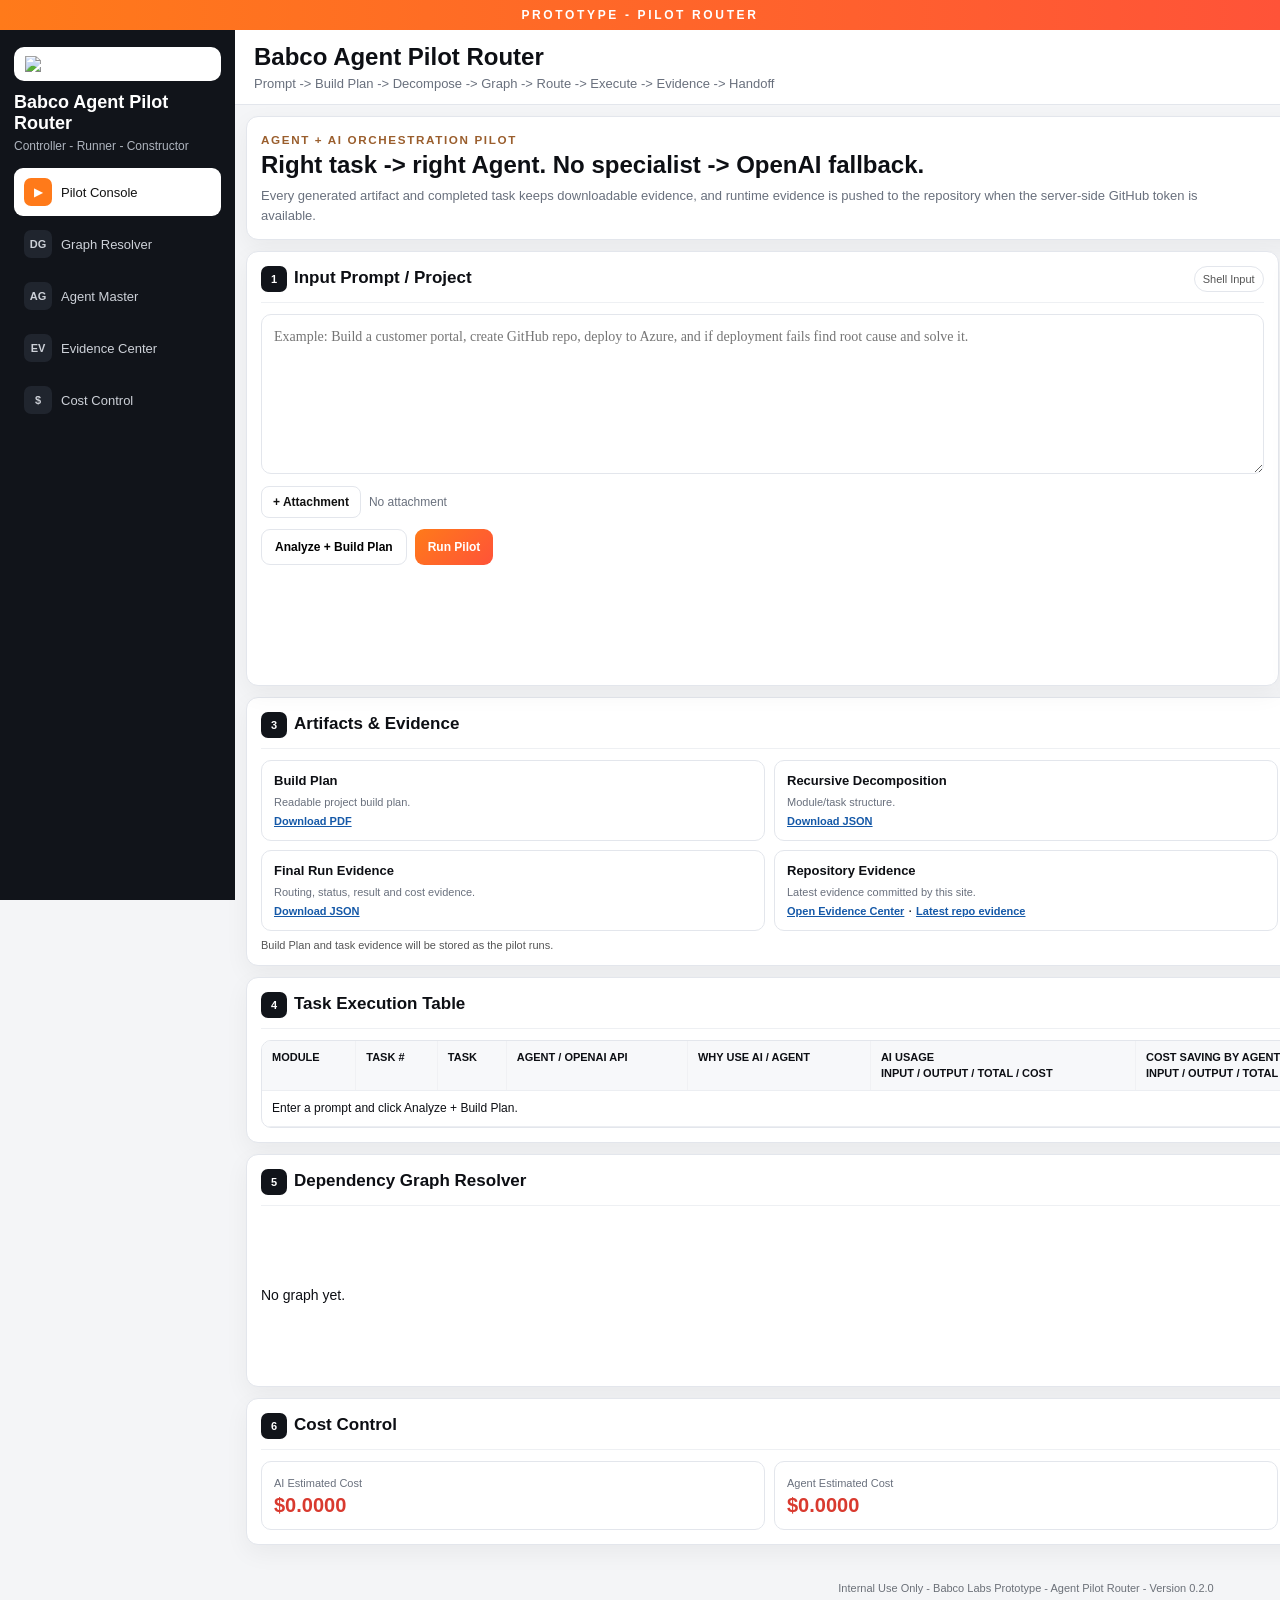
==== index.html @ eaf5357f "Upgrade Agent Pilot Router evidence, fonts and Agent Master" ====
<!doctype html><html><head><meta charset="utf-8"><meta name="viewport" content="width=device-width,initial-scale=1"><title>Babco Agent Pilot Router - Prototype</title><link rel="stylesheet" href="/site.css"></head><body>
<div class="r">PROTOTYPE - PILOT ROUTER</div><div class="shell"><aside><div class="logo"><img src="https://app-babco-repofeature-rnd-260901.azurewebsites.net/assets/babco-labs-logo.svg" alt="Babco Labs"></div><div class="brand">Babco Agent Pilot Router</div><div class="sub">Controller - Runner - Constructor</div><div class="nav"><a class="on" href="/"><b>▶</b>Pilot Console</a><a href="#graph"><b>DG</b>Graph Resolver</a><a href="/agent-master.html"><b>AG</b>Agent Master</a><a href="/evidence.html"><b>EV</b>Evidence Center</a><a href="#cost"><b>$</b>Cost Control</a></div></aside>
<main><div class="head"><div><h1>Babco Agent Pilot Router</h1><p>Prompt -> Build Plan -> Decompose -> Graph -> Route -> Execute -> Evidence -> Handoff</p></div><div class="headActions"><a class="liveLink" href="https://app-babco-agent-pilot-router-rnd-260921.azurewebsites.net/" target="_blank">LIVE SITE</a><span class="pill">● Router Ready</span></div></div>
<div class="page"><section class="card hero"><div><small style="font-weight:900;color:#9a5e2d;letter-spacing:.14em">AGENT + AI ORCHESTRATION PILOT</small><h2>Right task -> right Agent. No specialist -> OpenAI fallback.</h2><p>Every generated artifact and completed task keeps downloadable evidence, and runtime evidence is pushed to the repository when the server-side GitHub token is available.</p></div><div class="stats"><div><strong id="sa">2</strong><span>Agents</span></div><div><strong id="st">0</strong><span>Tasks</span></div><div><strong id="sd">0</strong><span>Done</span></div></div></section>
<section class="grid"><div class="card"><div class="sec"><h3><span class="step">1</span>Input Prompt / Project</h3><span class="mini">Shell Input</span></div><textarea id="p" placeholder="Example: Build a customer portal, create GitHub repo, deploy to Azure, and if deployment fails find root cause and solve it."></textarea><div class="file"><label>+ Attachment<input id="f" type="file" multiple></label><span id="fs">No attachment</span></div><div class="actions"><button class="btn secondary" id="an">Analyze + Build Plan</button><button class="btn primary" id="run">Run Pilot</button></div></div>
<div class="card"><div class="sec"><h3><span class="step">2</span>Background Process</h3><span class="mini" id="pb">Idle</span></div><div id="proc" class="proc"></div><div class="rule"><b>Routing rule:</b> registered Agent capability match first. Otherwise OpenAI API. Ready independent tasks can start in parallel.</div></div></section>
<section class="card wide"><div class="sec"><h3><span class="step">3</span>Artifacts & Evidence</h3><span class="mini" id="evStatus">Nothing generated yet</span></div><div class="artifacts">
<div class="artifact"><strong>Build Plan</strong><span>Readable project build plan.</span><br><a href="#" id="bpPdf">Download PDF</a></div>
<div class="artifact"><strong>Recursive Decomposition</strong><span>Module/task structure.</span><br><a href="#" id="decJson">Download JSON</a></div>
<div class="artifact"><strong>Dependency Graph</strong><span>Sequence and parallel lanes.</span><br><a href="#" id="graphJson">Download JSON</a></div>
<div class="artifact"><strong>Final Run Evidence</strong><span>Routing, status, result and cost evidence.</span><br><a href="#" id="runJson">Download JSON</a></div>
<div class="artifact"><strong>Repository Evidence</strong><span>Latest evidence committed by this site.</span><br><a href="/evidence.html">Open Evidence Center</a> · <a href="#" id="repoEv" target="_blank">Latest repo evidence</a></div>
<div class="artifact"><strong>Final Live URL</strong><span>Verified Azure App Service.</span><br><a href="https://app-babco-agent-pilot-router-rnd-260921.azurewebsites.net/" target="_blank">Open Live Site</a></div>
</div><div class="evidenceMsg" id="evMsg">Build Plan and task evidence will be stored as the pilot runs.</div></section>
<section class="card wide"><div class="sec"><h3><span class="step">4</span>Task Execution Table</h3><span class="mini" id="ts">0 tasks</span></div><div class="wrap"><table><thead><tr><th>Module</th><th>Task #</th><th>Task</th><th>Agent / OpenAI API</th><th>Why Use AI / Agent</th><th>AI Usage<br>Input / Output / Total / Cost</th><th>Cost Saving By Agent<br>Input / Output / Total / Saving</th><th>Status</th><th>Task Result / Evidence / Handoff</th></tr></thead><tbody id="tb"><tr><td colspan="9">Enter a prompt and click Analyze + Build Plan.</td></tr></tbody></table></div></section>
<section class="card wide" id="graph"><div class="sec"><h3><span class="step">5</span>Dependency Graph Resolver</h3><span class="mini">Auto sequence</span></div><div id="gc" class="graph">No graph yet.</div></section>
<section class="card wide" id="cost"><div class="sec"><h3><span class="step">6</span>Cost Control</h3><span class="mini">Estimated Pilot Metrics</span></div><div class="costs"><div><span>AI Estimated Cost</span><strong id="aic">$0.0000</strong></div><div><span>Agent Estimated Cost</span><strong id="agc">$0.0000</strong></div><div><span>Estimated Saving</span><strong id="sav">$0.0000</strong></div></div></section></div>
<footer>Internal Use Only - Babco Labs Prototype - Agent Pilot Router - Version 0.2.0</footer></main></div>
<script src="/shared.js"></script><script>
var T=[],promptText='',Q=function(s){return document.querySelector(s)},M=function(n){return '$'+n.toFixed(4)};
var P=[['Project Analysis','Understand prompt + attachment'],['Build Plan','Identify modules + deliverables'],['Recursive Decomposition','Split to executable tasks'],['Graph Resolver','Dependencies + parallel lanes'],['Agent Router','Agent or OpenAI'],['Task Runner','Start ready tasks'],['Evidence Capture','Store result + handoff']];
function proc(a,d){a=a==null?-1:a;d=d==null?-1:d;Q('#proc').innerHTML=P.map(function(x,i){return '<div class="pi '+(i<=d?'done':i===a?'run':'')+'"><span class="dot"></span><div><strong>'+x[0]+'</strong><small>'+x[1]+'</small></div><em>'+(i<=d?'Done':i===a?'Running':'Waiting')+'</em></div>'}).join('')}
function route(t){var s=(t.t+' '+t.d).toLowerCase(),best=null,sc=0;getAgents().forEach(function(a){var q=0;(a.c||[]).forEach(function(c){var cc=String(c).toLowerCase();if(s.indexOf(cc)>=0)q+=3;cc.split(' ').forEach(function(w){if(w.length>3&&s.indexOf(w)>=0)q++})});if(q>sc){best=a;sc=q}});return best&&sc>=2?{k:'Agent',n:best.n,m:best.m||'agent-runtime',w:'Registered capability match.',e:best.e||'Pending connector'}:{k:'OpenAI API',n:'OpenAI',m:'gpt-5.6-sol',w:'No registered specialist Agent covers this task.'}}
function build(p){var x=[['Discovery','1.1','Analyze project prompt and attachments','Extract goals, constraints and deliverables.',[]],['Planning','2.1','Create build plan','Create modules, milestones and acceptance criteria.',['1.1']],['Architecture','3.1','Recursively decompose modules into executable tasks','Split plan into small independent tasks.',['2.1']],['Architecture','3.2','Resolve dependency graph and parallel lanes','Find interdependencies and safe concurrency.',['2.1']],['Implementation','4.1','Prepare application implementation tasks','Create coding and integration work packages.',['3.1','3.2']],['Delivery','4.2','Prepare GitHub repository workflow','Repository, branch, commit and handoff.',['3.1','3.2']],['Delivery','4.3','Prepare Azure deployment workflow','App Service deployment and verification.',['4.2']],['Quality','5.1','Verify outputs and capture evidence','Confirm deliverables and downstream evidence.',['4.1','4.3']]];
 var z=p.toLowerCase();if(/error|fail|issue|root cause|broken|stuck/.test(z))x.splice(7,0,['Reliability','4.4','Find root cause of failure','Analyze evidence and determine why failure occurred.',['4.3']]);if(/fix|solve|resolve|repair|remediat|failure/.test(z))x.splice(x.length-1,0,['Reliability','4.5','Solve failure and prevent recurrence','Apply verified correction and prevention.',['4.4']]);
 return x.map(function(r,i){var ro=route({t:r[2],d:r[3]}),ai=ro.k==='OpenAI API',inp=ai?900+i*83:0,out=ai?450+i*47:0,tot=inp+out;return{mo:r[0],id:r[1],t:r[2],d:r[3],dep:r[4],ro:ro,s:'Queued',res:'Waiting for dependencies.',inp:inp,out:out,tot:tot,c:ai?tot*.000006:0,sv:ai?0:(1100+i*77)*.000006,ev:''}})}
function render(){Q('#tb').innerHTML=T.map(function(x){return '<tr><td><b>'+x.mo+'</b></td><td>'+x.id+'</td><td><b>'+x.t+'</b><br><small>'+x.d+'</small></td><td><span class="tag '+(x.ro.k==='Agent'?'agent':'ai')+'">'+x.ro.k+'</span><br><b>'+x.ro.n+'</b><br><small>'+x.ro.m+'</small></td><td>'+x.ro.w+'</td><td>In '+x.inp+'<br>Out '+x.out+'<br>Total '+x.tot+'<br><span class="red">'+M(x.c)+'</span></td><td>'+(x.ro.k==='Agent'?'Agent runtime<br>Reusable capability<br>Specialist path<br><span class="green">'+M(x.sv)+'</span>':'-')+'</td><td><span class="st '+x.s.toLowerCase()+'">'+x.s+'</span></td><td>'+x.res+(x.ev?'<br><a href="'+x.ev+'" target="_blank">Repo evidence</a>':'')+'</td></tr>'}).join('');
 var d=T.filter(function(x){return x.s==='Done'}).length;Q('#st').textContent=T.length;Q('#sd').textContent=d;Q('#sa').textContent=getAgents().length;Q('#ts').textContent=T.length+' tasks - '+d+' done';Q('#aic').textContent=M(T.reduce(function(a,b){return a+b.c},0));Q('#agc').textContent=M(T.filter(function(x){return x.ro.k==='Agent'}).length*.0004);Q('#sav').textContent=M(T.reduce(function(a,b){return a+b.sv},0))}
function graphLevels(){var done={},rem=T.slice(),lv=[];while(rem.length){var r=rem.filter(function(x){return x.dep.every(function(d){return done[d]})});if(!r.length){lv.push(rem);break}lv.push(r);r.forEach(function(x){done[x.id]=true});rem=rem.filter(function(x){return r.indexOf(x)<0})}return lv}
function graph(){if(!T.length){Q('#gc').textContent='No graph yet.';return}var lv=graphLevels();Q('#gc').innerHTML=lv.map(function(g,i){return(i?'<span class="arrow">-></span>':'')+'<div style="display:flex;gap:7px">'+g.map(function(x){return '<div class="node"><strong>'+x.id+' - '+x.t+'</strong><small>'+x.mo+'</small><br><span class="tag '+(x.ro.k==='Agent'?'agent':'ai')+'">'+(x.ro.k==='Agent'?'Agent':'OpenAI')+'</span></div>'}).join('')+'</div>'}).join('')}
function buildPlanObj(){return{projectPrompt:promptText,generatedAt:new Date().toISOString(),liveUrl:BABCO_LIVE,modules:T.map(function(x){return{module:x.mo,taskNumber:x.id,task:x.t,description:x.d,dependsOn:x.dep,route:x.ro}})}}
async function analyze(){promptText=Q('#p').value.trim();if(!promptText)return Q('#p').focus();Q('#pb').textContent='Planning';Q('#evStatus').textContent='Generating evidence';proc(0,-1);T=build(promptText);setTimeout(async function(){proc(3,2);render();graph();Q('#pb').textContent='Plan Ready';var ev=await saveRepoEvidence('build-plan','project-build-plan',buildPlanObj());if(ev.ok){Q('#repoEv').href=ev.url;Q('#repoEv').textContent='Open latest repo evidence';Q('#evMsg').textContent='Build Plan evidence saved to repo: '+ev.path;Q('#evStatus').textContent='Repo evidence saved'}else{Q('#evMsg').textContent='Build Plan created. Repo save pending: '+ev.error;Q('#evStatus').textContent='Download available'}},250)}
async function saveTask(x){var e=await saveRepoEvidence('task',x.id+'-'+x.t,{prompt:promptText,task:x,liveUrl:BABCO_LIVE,savedAt:new Date().toISOString()});if(e.ok)x.ev=e.url;return e}
async function run(){if(!T.length){await analyze();await new Promise(function(r){setTimeout(r,450)})}if(!T.length)return;Q('#pb').textContent='Running';proc(5,4);var done={};while(Object.keys(done).length<T.length){var r=T.filter(function(x){return x.s==='Queued'&&x.dep.every(function(d){return done[d]})});if(!r.length)break;r.forEach(function(x){x.s='Running';x.res=x.ro.k==='Agent'?'Routed to '+x.ro.n+'. Connector: '+x.ro.e:'Routed to OpenAI '+x.ro.m+'. API execution adapter is the fallback path.'});render();await new Promise(function(z){setTimeout(z,250)});for(var i=0;i<r.length;i++){var x=r[i];x.s='Done';x.res='Result envelope preserved for downstream tasks.';done[x.id]=true;await saveTask(x);render()}}proc(-1,6);Q('#pb').textContent='Completed';var final={prompt:promptText,completedAt:new Date().toISOString(),liveUrl:BABCO_LIVE,tasks:T,graph:graphLevels().map(function(g){return g.map(function(x){return x.id})})};var e=await saveRepoEvidence('final-run','pilot-run',final);if(e.ok){Q('#repoEv').href=e.url;Q('#evMsg').textContent='Final run evidence saved to repo: '+e.path;Q('#evStatus').textContent='Final evidence saved'}}
Q('#bpPdf').onclick=function(e){e.preventDefault();if(!T.length)return;var lines=['Prompt: '+promptText,'','Build Plan:'];T.forEach(function(x){lines.push(x.id+' | '+x.mo+' | '+x.t+' | '+x.ro.k+' - '+x.ro.n)});downloadSimplePdf('babco-agent-router-build-plan.pdf','Babco Agent Pilot Router - Build Plan',lines)}
Q('#decJson').onclick=function(e){e.preventDefault();if(T.length)downloadJson('recursive-decomposition.json',buildPlanObj())}
Q('#graphJson').onclick=function(e){e.preventDefault();if(T.length)downloadJson('dependency-graph.json',{prompt:promptText,levels:graphLevels().map(function(g){return g.map(function(x){return{id:x.id,task:x.t,dependsOn:x.dep}})})})}
Q('#runJson').onclick=function(e){e.preventDefault();if(T.length)downloadJson('pilot-run-evidence.json',{prompt:promptText,liveUrl:BABCO_LIVE,tasks:T})}
Q('#f').onchange=function(e){Q('#fs').textContent=[].slice.call(e.target.files).map(function(f){return f.name}).join(', ')||'No attachment'};Q('#an').onclick=analyze;Q('#run').onclick=run;proc();Q('#sa').textContent=getAgents().length;
</script></body></html>
---- site.css ----
:root{--o:#ff7a1a;--c:#ff5338;--d:#11141a;--l:#e3e6ec;--m:#69707d;--g:#35a854;--bg:#f4f5f7}
*{box-sizing:border-box}html{font-size:16px}body{margin:0;font-family:Segoe UI,Arial,sans-serif;background:var(--bg);color:#0d0f14;font-size:14px}
a{color:#1559a8}.r{height:30px;background:linear-gradient(90deg,var(--o),var(--c));color:white;display:grid;place-items:center;font-weight:900;font-size:12px;letter-spacing:.22em}
.shell{display:grid;grid-template-columns:235px 1fr;min-height:calc(100vh - 30px)}aside{background:var(--d);color:#fff;padding:17px 14px;position:sticky;top:0;height:calc(100vh - 30px)}
.logo{background:#fff;border-radius:10px;padding:9px 11px;margin-bottom:11px}.logo img{width:138px;max-width:100%}.brand{font-weight:800;font-size:18px}.sub{font-size:12px;color:#aeb4be;margin:5px 0 15px}
.nav a{display:flex;gap:9px;align-items:center;color:#cdd1d8;text-decoration:none;padding:10px;border-radius:9px;margin:4px 0;font-size:13px}.nav a:hover,.nav a.on{background:#fff;color:#111}
.nav b{width:28px;height:28px;display:grid;place-items:center;border-radius:7px;background:#20252e;font-size:11px}.nav a:hover b,.nav a.on b{background:var(--o);color:white}
.head{background:white;border-bottom:1px solid var(--l);padding:13px 19px;display:flex;justify-content:space-between;gap:12px;align-items:center;position:sticky;top:0;z-index:5}
.head h1{margin:0;font-size:24px}.head p{margin:5px 0 0;color:var(--m);font-size:13px}.headActions{display:flex;align-items:center;gap:8px;flex-wrap:wrap;justify-content:flex-end}
.pill,.liveLink{border:1px solid #d9e7dc;background:#f4fbf5;color:#285f36;border-radius:999px;padding:8px 11px;font-size:11px;font-weight:800;text-decoration:none}.liveLink{background:#fff7f0;border-color:#ffd2b1;color:#9b4c16}
.page{width:min(1760px,calc(100% - 22px));margin:auto;padding:11px 0 22px}.card{background:#fff;border:1px solid var(--l);border-radius:12px;box-shadow:0 8px 24px rgba(0,0,0,.05);padding:14px}
.hero{display:flex;justify-content:space-between;gap:15px;align-items:center}.hero h2{margin:4px 0 7px;font-size:24px}.hero p{margin:0;color:var(--m);font-size:13px;line-height:1.5;max-width:980px}
.stats{display:grid;grid-template-columns:repeat(3,82px);gap:7px}.stats div{border:1px solid var(--l);border-radius:9px;text-align:center;padding:9px;background:#fafbfc}.stats strong{display:block;font-size:21px}.stats span{font-size:11px;color:var(--m)}
.grid{display:grid;grid-template-columns:1.4fr .7fr;gap:11px;margin-top:11px}.sec{display:flex;align-items:center;justify-content:space-between;border-bottom:1px solid #eef0f3;padding-bottom:10px;margin-bottom:11px}.sec h3{margin:0;font-size:17px}
.step{display:inline-grid;place-items:center;width:26px;height:26px;border-radius:7px;background:#11141a;color:white;font-size:11px;margin-right:7px}.mini{font-size:11px;color:#555;border:1px solid var(--l);border-radius:999px;padding:6px 8px}
textarea{width:100%;min-height:160px;border:1px solid var(--l);border-radius:10px;padding:11px 12px;font:14px/1.5 Segoe UI;resize:vertical}
.file{display:flex;gap:8px;align-items:center;margin-top:9px;font-size:12px;color:var(--m)}.file label{border:1px solid var(--l);border-radius:8px;padding:8px 11px;color:#111;font-weight:700;cursor:pointer}.file input{display:none}
.actions{display:flex;gap:8px;margin-top:11px;flex-wrap:wrap}.btn{border:0;border-radius:9px;padding:10px 13px;font-weight:800;font-size:12px;cursor:pointer}.primary{background:linear-gradient(135deg,var(--o),var(--c));color:#fff}.secondary{background:#fff;border:1px solid var(--l)}
.proc{display:grid;gap:7px}.pi{display:grid;grid-template-columns:14px 1fr auto;gap:8px;align-items:center;border:1px solid var(--l);border-radius:9px;padding:9px 10px;background:#fbfcfd}.dot{width:9px;height:9px;border-radius:50%;background:#c8cdd5}.pi.run .dot{background:#e2a400;box-shadow:0 0 0 4px rgba(226,164,0,.12)}.pi.done .dot{background:var(--g);box-shadow:0 0 0 4px rgba(53,168,84,.12)}
.pi strong{font-size:12px}.pi small,.pi em{font-size:10px;color:var(--m);font-style:normal}.rule{margin-top:10px;border-left:4px solid var(--o);background:#fff7f0;padding:10px;border-radius:8px;font-size:11px;line-height:1.5;color:#6d5039}
.wide{margin-top:11px}.wrap{overflow:auto;border:1px solid var(--l);border-radius:10px}table{border-collapse:collapse;width:100%;min-width:1550px}th,td{padding:9px 10px;border-bottom:1px solid #eceef2;border-right:1px solid #f0f1f4;text-align:left;vertical-align:top;font-size:12px;line-height:1.42}th{background:#f7f8fa;font-size:11px;text-transform:uppercase}
.tag{display:inline-block;border-radius:999px;padding:4px 7px;font-size:10px;font-weight:900}.agent{background:#f2f8ff;color:#1c5db4;border:1px solid #d8e9ff}.ai{background:#fff2eb;color:#b64d13;border:1px solid #ffd8c3}
.st{display:inline-block;border-radius:999px;padding:4px 7px;font-size:10px;font-weight:900}.queued{background:#f0f1f3}.running{background:#fff5d8;color:#8a6500}.done{background:#eaf8ee;color:#23753a}.red{color:#c92e27;font-weight:900}.green{color:#21833d;font-weight:900}
.graph{display:flex;gap:9px;align-items:center;overflow:auto;min-height:155px}.node{min-width:175px;border:1px solid var(--l);border-radius:10px;padding:11px}.node strong{font-size:12px}.node small{display:block;color:var(--m);font-size:10px;margin-top:3px}.arrow{font-size:22px;color:#9b7657}
.costs,.artifacts{display:grid;grid-template-columns:repeat(3,1fr);gap:9px}.costs div,.artifact{border:1px solid var(--l);border-radius:10px;padding:12px}.costs span,.artifact span{font-size:11px;color:var(--m)}.costs strong{display:block;font-size:20px;margin-top:4px}.costs div:nth-child(1) strong,.costs div:nth-child(2) strong{color:#d93a2f}.costs div:nth-child(3) strong{color:var(--g)}
.artifact strong{display:block;font-size:13px;margin-bottom:5px}.artifact a{display:inline-block;margin-top:6px;font-size:11px;font-weight:800}.evidenceMsg{font-size:11px;color:#555;margin-top:8px}
.formRow{display:grid;grid-template-columns:1fr auto;gap:8px}.agentGrid{display:grid;grid-template-columns:repeat(2,1fr);gap:10px}.agentCard{border:1px solid var(--l);border-radius:10px;padding:13px;background:#fcfcfd}.agentCard h4{font-size:15px;margin:0 0 6px}.agentCard p{font-size:12px;color:var(--m);line-height:1.5}.caps{display:flex;flex-wrap:wrap;gap:5px}.caps b{font-size:10px;padding:5px 7px;background:#f2f4f7;border-radius:999px}
input[type=text]{width:100%;border:1px solid var(--l);border-radius:9px;padding:10px 11px;font:14px Segoe UI}
footer{text-align:center;padding:15px;color:#6b7078;font-size:11px}
@media(max-width:900px){.shell{display:block}aside{position:relative;height:auto}.nav{display:flex;overflow:auto}.nav a{min-width:155px}.grid{grid-template-columns:1fr}.hero{align-items:flex-start;flex-direction:column}.stats{width:100%;grid-template-columns:repeat(3,1fr)}.costs,.artifacts,.agentGrid{grid-template-columns:1fr}.head{position:relative;align-items:flex-start;flex-direction:column}.headActions{justify-content:flex-start}}
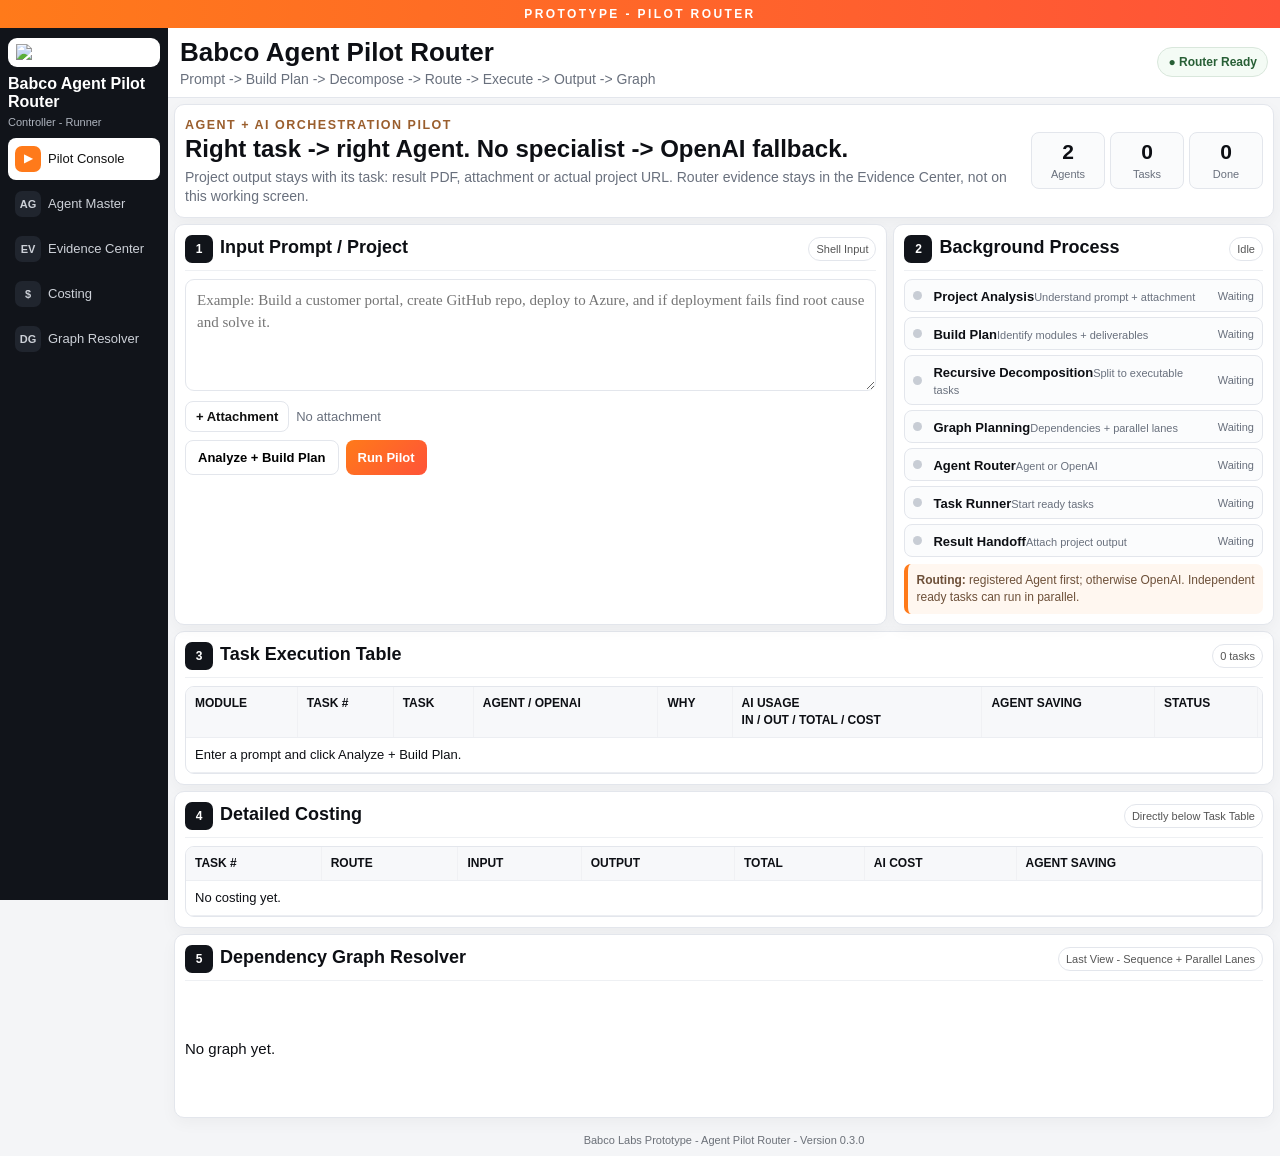
==== commit a0fa346e: "Refine Pilot Router layout, task outputs, costing and graph order" ====
--- a/index.html
+++ b/index.html
@@ -1,40 +1,37 @@
 <!doctype html><html><head><meta charset="utf-8"><meta name="viewport" content="width=device-width,initial-scale=1"><title>Babco Agent Pilot Router - Prototype</title><link rel="stylesheet" href="/site.css"></head><body>
-<div class="r">PROTOTYPE - PILOT ROUTER</div><div class="shell"><aside><div class="logo"><img src="https://app-babco-repofeature-rnd-260901.azurewebsites.net/assets/babco-labs-logo.svg" alt="Babco Labs"></div><div class="brand">Babco Agent Pilot Router</div><div class="sub">Controller - Runner - Constructor</div><div class="nav"><a class="on" href="/"><b>▶</b>Pilot Console</a><a href="#graph"><b>DG</b>Graph Resolver</a><a href="/agent-master.html"><b>AG</b>Agent Master</a><a href="/evidence.html"><b>EV</b>Evidence Center</a><a href="#cost"><b>$</b>Cost Control</a></div></aside>
-<main><div class="head"><div><h1>Babco Agent Pilot Router</h1><p>Prompt -> Build Plan -> Decompose -> Graph -> Route -> Execute -> Evidence -> Handoff</p></div><div class="headActions"><a class="liveLink" href="https://app-babco-agent-pilot-router-rnd-260921.azurewebsites.net/" target="_blank">LIVE SITE</a><span class="pill">● Router Ready</span></div></div>
-<div class="page"><section class="card hero"><div><small style="font-weight:900;color:#9a5e2d;letter-spacing:.14em">AGENT + AI ORCHESTRATION PILOT</small><h2>Right task -> right Agent. No specialist -> OpenAI fallback.</h2><p>Every generated artifact and completed task keeps downloadable evidence, and runtime evidence is pushed to the repository when the server-side GitHub token is available.</p></div><div class="stats"><div><strong id="sa">2</strong><span>Agents</span></div><div><strong id="st">0</strong><span>Tasks</span></div><div><strong id="sd">0</strong><span>Done</span></div></div></section>
+<div class="r">PROTOTYPE - PILOT ROUTER</div><div class="shell"><aside><div class="logo"><img src="https://app-babco-repofeature-rnd-260901.azurewebsites.net/assets/babco-labs-logo.svg" alt="Babco Labs"></div><div class="brand">Babco Agent Pilot Router</div><div class="sub">Controller - Runner</div><div class="nav"><a class="on" href="/"><b>▶</b>Pilot Console</a><a href="/agent-master.html"><b>AG</b>Agent Master</a><a href="/evidence.html"><b>EV</b>Evidence Center</a><a href="#cost"><b>$</b>Costing</a><a href="#graph"><b>DG</b>Graph Resolver</a></div></aside>
+<main><div class="head"><div><h1>Babco Agent Pilot Router</h1><p>Prompt -> Build Plan -> Decompose -> Route -> Execute -> Output -> Graph</p></div><div class="headActions"><span class="pill">● Router Ready</span></div></div>
+<div class="page">
+<section class="card hero"><div><small style="font-weight:900;color:#9a5e2d;letter-spacing:.12em">AGENT + AI ORCHESTRATION PILOT</small><h2>Right task -> right Agent. No specialist -> OpenAI fallback.</h2><p>Project output stays with its task: result PDF, attachment or actual project URL. Router evidence stays in the Evidence Center, not on this working screen.</p></div><div class="stats"><div><strong id="sa">2</strong><span>Agents</span></div><div><strong id="st">0</strong><span>Tasks</span></div><div><strong id="sd">0</strong><span>Done</span></div></div></section>
 <section class="grid"><div class="card"><div class="sec"><h3><span class="step">1</span>Input Prompt / Project</h3><span class="mini">Shell Input</span></div><textarea id="p" placeholder="Example: Build a customer portal, create GitHub repo, deploy to Azure, and if deployment fails find root cause and solve it."></textarea><div class="file"><label>+ Attachment<input id="f" type="file" multiple></label><span id="fs">No attachment</span></div><div class="actions"><button class="btn secondary" id="an">Analyze + Build Plan</button><button class="btn primary" id="run">Run Pilot</button></div></div>
-<div class="card"><div class="sec"><h3><span class="step">2</span>Background Process</h3><span class="mini" id="pb">Idle</span></div><div id="proc" class="proc"></div><div class="rule"><b>Routing rule:</b> registered Agent capability match first. Otherwise OpenAI API. Ready independent tasks can start in parallel.</div></div></section>
-<section class="card wide"><div class="sec"><h3><span class="step">3</span>Artifacts & Evidence</h3><span class="mini" id="evStatus">Nothing generated yet</span></div><div class="artifacts">
-<div class="artifact"><strong>Build Plan</strong><span>Readable project build plan.</span><br><a href="#" id="bpPdf">Download PDF</a></div>
-<div class="artifact"><strong>Recursive Decomposition</strong><span>Module/task structure.</span><br><a href="#" id="decJson">Download JSON</a></div>
-<div class="artifact"><strong>Dependency Graph</strong><span>Sequence and parallel lanes.</span><br><a href="#" id="graphJson">Download JSON</a></div>
-<div class="artifact"><strong>Final Run Evidence</strong><span>Routing, status, result and cost evidence.</span><br><a href="#" id="runJson">Download JSON</a></div>
-<div class="artifact"><strong>Repository Evidence</strong><span>Latest evidence committed by this site.</span><br><a href="/evidence.html">Open Evidence Center</a> · <a href="#" id="repoEv" target="_blank">Latest repo evidence</a></div>
-<div class="artifact"><strong>Final Live URL</strong><span>Verified Azure App Service.</span><br><a href="https://app-babco-agent-pilot-router-rnd-260921.azurewebsites.net/" target="_blank">Open Live Site</a></div>
-</div><div class="evidenceMsg" id="evMsg">Build Plan and task evidence will be stored as the pilot runs.</div></section>
-<section class="card wide"><div class="sec"><h3><span class="step">4</span>Task Execution Table</h3><span class="mini" id="ts">0 tasks</span></div><div class="wrap"><table><thead><tr><th>Module</th><th>Task #</th><th>Task</th><th>Agent / OpenAI API</th><th>Why Use AI / Agent</th><th>AI Usage<br>Input / Output / Total / Cost</th><th>Cost Saving By Agent<br>Input / Output / Total / Saving</th><th>Status</th><th>Task Result / Evidence / Handoff</th></tr></thead><tbody id="tb"><tr><td colspan="9">Enter a prompt and click Analyze + Build Plan.</td></tr></tbody></table></div></section>
-<section class="card wide" id="graph"><div class="sec"><h3><span class="step">5</span>Dependency Graph Resolver</h3><span class="mini">Auto sequence</span></div><div id="gc" class="graph">No graph yet.</div></section>
-<section class="card wide" id="cost"><div class="sec"><h3><span class="step">6</span>Cost Control</h3><span class="mini">Estimated Pilot Metrics</span></div><div class="costs"><div><span>AI Estimated Cost</span><strong id="aic">$0.0000</strong></div><div><span>Agent Estimated Cost</span><strong id="agc">$0.0000</strong></div><div><span>Estimated Saving</span><strong id="sav">$0.0000</strong></div></div></section></div>
-<footer>Internal Use Only - Babco Labs Prototype - Agent Pilot Router - Version 0.2.0</footer></main></div>
+<div class="card"><div class="sec"><h3><span class="step">2</span>Background Process</h3><span class="mini" id="pb">Idle</span></div><div id="proc" class="proc"></div><div class="rule"><b>Routing:</b> registered Agent first; otherwise OpenAI. Independent ready tasks can run in parallel.</div></div></section>
+
+<section class="card wide"><div class="sec"><h3><span class="step">3</span>Task Execution Table</h3><span class="mini" id="ts">0 tasks</span></div><div class="wrap"><table><thead><tr><th>Module</th><th>Task #</th><th>Task</th><th>Agent / OpenAI</th><th>Why</th><th>AI Usage<br>In / Out / Total / Cost</th><th>Agent Saving</th><th>Status</th><th>Task Result / Project Output</th></tr></thead><tbody id="tb"><tr><td colspan="9">Enter a prompt and click Analyze + Build Plan.</td></tr></tbody></table></div></section>
+
+<section class="card wide" id="cost"><div class="sec"><h3><span class="step">4</span>Detailed Costing</h3><span class="mini">Directly below Task Table</span></div><div class="costWrap"><table class="costTable"><thead><tr><th>Task #</th><th>Route</th><th>Input</th><th>Output</th><th>Total</th><th>AI Cost</th><th>Agent Saving</th></tr></thead><tbody id="costRows"><tr><td colspan="7">No costing yet.</td></tr></tbody><tfoot id="costFoot"></tfoot></table></div></section>
+
+<section class="card wide" id="graph"><div class="sec"><h3><span class="step">5</span>Dependency Graph Resolver</h3><span class="mini">Last View - Sequence + Parallel Lanes</span></div><div id="gc" class="graph">No graph yet.</div></section>
+</div><footer>Babco Labs Prototype - Agent Pilot Router - Version 0.3.0</footer></main></div>
 <script src="/shared.js"></script><script>
-var T=[],promptText='',Q=function(s){return document.querySelector(s)},M=function(n){return '$'+n.toFixed(4)};
-var P=[['Project Analysis','Understand prompt + attachment'],['Build Plan','Identify modules + deliverables'],['Recursive Decomposition','Split to executable tasks'],['Graph Resolver','Dependencies + parallel lanes'],['Agent Router','Agent or OpenAI'],['Task Runner','Start ready tasks'],['Evidence Capture','Store result + handoff']];
+var T=[],promptText='',Q=function(s){return document.querySelector(s)},M=function(n){return '$'+Number(n||0).toFixed(4)};
+var P=[['Project Analysis','Understand prompt + attachment'],['Build Plan','Identify modules + deliverables'],['Recursive Decomposition','Split to executable tasks'],['Graph Planning','Dependencies + parallel lanes'],['Agent Router','Agent or OpenAI'],['Task Runner','Start ready tasks'],['Result Handoff','Attach project output']];
 function proc(a,d){a=a==null?-1:a;d=d==null?-1:d;Q('#proc').innerHTML=P.map(function(x,i){return '<div class="pi '+(i<=d?'done':i===a?'run':'')+'"><span class="dot"></span><div><strong>'+x[0]+'</strong><small>'+x[1]+'</small></div><em>'+(i<=d?'Done':i===a?'Running':'Waiting')+'</em></div>'}).join('')}
 function route(t){var s=(t.t+' '+t.d).toLowerCase(),best=null,sc=0;getAgents().forEach(function(a){var q=0;(a.c||[]).forEach(function(c){var cc=String(c).toLowerCase();if(s.indexOf(cc)>=0)q+=3;cc.split(' ').forEach(function(w){if(w.length>3&&s.indexOf(w)>=0)q++})});if(q>sc){best=a;sc=q}});return best&&sc>=2?{k:'Agent',n:best.n,m:best.m||'agent-runtime',w:'Registered capability match.',e:best.e||'Pending connector'}:{k:'OpenAI API',n:'OpenAI',m:'gpt-5.6-sol',w:'No registered specialist Agent covers this task.'}}
 function build(p){var x=[['Discovery','1.1','Analyze project prompt and attachments','Extract goals, constraints and deliverables.',[]],['Planning','2.1','Create build plan','Create modules, milestones and acceptance criteria.',['1.1']],['Architecture','3.1','Recursively decompose modules into executable tasks','Split plan into small independent tasks.',['2.1']],['Architecture','3.2','Resolve dependency graph and parallel lanes','Find interdependencies and safe concurrency.',['2.1']],['Implementation','4.1','Prepare application implementation tasks','Create coding and integration work packages.',['3.1','3.2']],['Delivery','4.2','Prepare GitHub repository workflow','Repository, branch, commit and handoff.',['3.1','3.2']],['Delivery','4.3','Prepare Azure deployment workflow','App Service deployment and verification.',['4.2']],['Quality','5.1','Verify outputs and capture evidence','Confirm deliverables and downstream evidence.',['4.1','4.3']]];
- var z=p.toLowerCase();if(/error|fail|issue|root cause|broken|stuck/.test(z))x.splice(7,0,['Reliability','4.4','Find root cause of failure','Analyze evidence and determine why failure occurred.',['4.3']]);if(/fix|solve|resolve|repair|remediat|failure/.test(z))x.splice(x.length-1,0,['Reliability','4.5','Solve failure and prevent recurrence','Apply verified correction and prevention.',['4.4']]);
- return x.map(function(r,i){var ro=route({t:r[2],d:r[3]}),ai=ro.k==='OpenAI API',inp=ai?900+i*83:0,out=ai?450+i*47:0,tot=inp+out;return{mo:r[0],id:r[1],t:r[2],d:r[3],dep:r[4],ro:ro,s:'Queued',res:'Waiting for dependencies.',inp:inp,out:out,tot:tot,c:ai?tot*.000006:0,sv:ai?0:(1100+i*77)*.000006,ev:''}})}
-function render(){Q('#tb').innerHTML=T.map(function(x){return '<tr><td><b>'+x.mo+'</b></td><td>'+x.id+'</td><td><b>'+x.t+'</b><br><small>'+x.d+'</small></td><td><span class="tag '+(x.ro.k==='Agent'?'agent':'ai')+'">'+x.ro.k+'</span><br><b>'+x.ro.n+'</b><br><small>'+x.ro.m+'</small></td><td>'+x.ro.w+'</td><td>In '+x.inp+'<br>Out '+x.out+'<br>Total '+x.tot+'<br><span class="red">'+M(x.c)+'</span></td><td>'+(x.ro.k==='Agent'?'Agent runtime<br>Reusable capability<br>Specialist path<br><span class="green">'+M(x.sv)+'</span>':'-')+'</td><td><span class="st '+x.s.toLowerCase()+'">'+x.s+'</span></td><td>'+x.res+(x.ev?'<br><a href="'+x.ev+'" target="_blank">Repo evidence</a>':'')+'</td></tr>'}).join('');
- var d=T.filter(function(x){return x.s==='Done'}).length;Q('#st').textContent=T.length;Q('#sd').textContent=d;Q('#sa').textContent=getAgents().length;Q('#ts').textContent=T.length+' tasks - '+d+' done';Q('#aic').textContent=M(T.reduce(function(a,b){return a+b.c},0));Q('#agc').textContent=M(T.filter(function(x){return x.ro.k==='Agent'}).length*.0004);Q('#sav').textContent=M(T.reduce(function(a,b){return a+b.sv},0))}
+var z=p.toLowerCase();if(/error|fail|issue|root cause|broken|stuck/.test(z))x.splice(7,0,['Reliability','4.4','Find root cause of failure','Analyze evidence and determine why failure occurred.',['4.3']]);if(/fix|solve|resolve|repair|remediat|failure/.test(z))x.splice(x.length-1,0,['Reliability','4.5','Solve failure and prevent recurrence','Apply verified correction and prevention.',['4.4']]);
+return x.map(function(r,i){var ro=route({t:r[2],d:r[3]}),ai=ro.k==='OpenAI API',inp=ai?900+i*83:0,out=ai?450+i*47:0,tot=inp+out;return{mo:r[0],id:r[1],t:r[2],d:r[3],dep:r[4],ro:ro,s:'Queued',res:'Waiting for dependencies.',inp:inp,out:out,tot:tot,c:ai?tot*.000006:0,sv:ai?0:(1100+i*77)*.000006,ev:'',outUrl:'',attachmentType:'pdf'}})}
+function esc(s){return String(s==null?'':s).replace(/[&<>"']/g,function(c){return({'&':'&amp;','<':'&lt;','>':'&gt;','"':'&quot;',"'":'&#39;'})[c]})}
+function findUrl(text){var m=String(text||'').match(/https?:\/\/[^\s<>"']+/i);return m?m[0]:''}
+function outputHtml(x){if(x.s!=='Done')return '<span class="muted">Output pending</span>';var h='<div class="outputBox"><button type="button" data-pdf="'+esc(x.id)+'">Download Result PDF</button>';if(x.outUrl)h+='<a href="'+esc(x.outUrl)+'" target="_blank">Open Project Output URL</a>';else h+='<span class="muted">Project URL will appear here when this task returns one.</span>';if(x.ev)h+='<a href="'+esc(x.ev)+'" target="_blank">Task evidence</a>';return h+'</div>'}
+function render(){Q('#tb').innerHTML=T.map(function(x){return '<tr><td><b>'+esc(x.mo)+'</b></td><td>'+esc(x.id)+'</td><td><b>'+esc(x.t)+'</b><br><small>'+esc(x.d)+'</small></td><td><span class="tag '+(x.ro.k==='Agent'?'agent':'ai')+'">'+esc(x.ro.k)+'</span><br><b>'+esc(x.ro.n)+'</b><br><small>'+esc(x.ro.m)+'</small></td><td>'+esc(x.ro.w)+'</td><td>In '+x.inp+'<br>Out '+x.out+'<br>Total '+x.tot+'<br><span class="red">'+M(x.c)+'</span></td><td>'+(x.ro.k==='Agent'?'<span class="green">'+M(x.sv)+'</span>':'-')+'</td><td><span class="st '+x.s.toLowerCase()+'">'+esc(x.s)+'</span></td><td><b>'+esc(x.res)+'</b>'+outputHtml(x)+'</td></tr>'}).join('');
+var d=T.filter(function(x){return x.s==='Done'}).length;Q('#st').textContent=T.length;Q('#sd').textContent=d;Q('#sa').textContent=getAgents().length;Q('#ts').textContent=T.length+' tasks - '+d+' done';renderCost()}
+function renderCost(){if(!T.length){Q('#costRows').innerHTML='<tr><td colspan="7">No costing yet.</td></tr>';Q('#costFoot').innerHTML='';return}Q('#costRows').innerHTML=T.map(function(x){return '<tr><td>'+esc(x.id)+'</td><td>'+esc(x.ro.k)+' - '+esc(x.ro.n)+'</td><td>'+x.inp+'</td><td>'+x.out+'</td><td>'+x.tot+'</td><td class="red">'+M(x.c)+'</td><td class="green">'+M(x.sv)+'</td></tr>'}).join('');var ai=T.reduce(function(a,b){return a+b.c},0),sv=T.reduce(function(a,b){return a+b.sv},0),inp=T.reduce(function(a,b){return a+b.inp},0),out=T.reduce(function(a,b){return a+b.out},0);Q('#costFoot').innerHTML='<tr><td colspan="2" class="costTotal">TOTAL</td><td>'+inp+'</td><td>'+out+'</td><td>'+(inp+out)+'</td><td class="red">'+M(ai)+'</td><td class="green">'+M(sv)+'</td></tr>'}
 function graphLevels(){var done={},rem=T.slice(),lv=[];while(rem.length){var r=rem.filter(function(x){return x.dep.every(function(d){return done[d]})});if(!r.length){lv.push(rem);break}lv.push(r);r.forEach(function(x){done[x.id]=true});rem=rem.filter(function(x){return r.indexOf(x)<0})}return lv}
-function graph(){if(!T.length){Q('#gc').textContent='No graph yet.';return}var lv=graphLevels();Q('#gc').innerHTML=lv.map(function(g,i){return(i?'<span class="arrow">-></span>':'')+'<div style="display:flex;gap:7px">'+g.map(function(x){return '<div class="node"><strong>'+x.id+' - '+x.t+'</strong><small>'+x.mo+'</small><br><span class="tag '+(x.ro.k==='Agent'?'agent':'ai')+'">'+(x.ro.k==='Agent'?'Agent':'OpenAI')+'</span></div>'}).join('')+'</div>'}).join('')}
-function buildPlanObj(){return{projectPrompt:promptText,generatedAt:new Date().toISOString(),liveUrl:BABCO_LIVE,modules:T.map(function(x){return{module:x.mo,taskNumber:x.id,task:x.t,description:x.d,dependsOn:x.dep,route:x.ro}})}}
-async function analyze(){promptText=Q('#p').value.trim();if(!promptText)return Q('#p').focus();Q('#pb').textContent='Planning';Q('#evStatus').textContent='Generating evidence';proc(0,-1);T=build(promptText);setTimeout(async function(){proc(3,2);render();graph();Q('#pb').textContent='Plan Ready';var ev=await saveRepoEvidence('build-plan','project-build-plan',buildPlanObj());if(ev.ok){Q('#repoEv').href=ev.url;Q('#repoEv').textContent='Open latest repo evidence';Q('#evMsg').textContent='Build Plan evidence saved to repo: '+ev.path;Q('#evStatus').textContent='Repo evidence saved'}else{Q('#evMsg').textContent='Build Plan created. Repo save pending: '+ev.error;Q('#evStatus').textContent='Download available'}},250)}
-async function saveTask(x){var e=await saveRepoEvidence('task',x.id+'-'+x.t,{prompt:promptText,task:x,liveUrl:BABCO_LIVE,savedAt:new Date().toISOString()});if(e.ok)x.ev=e.url;return e}
-async function run(){if(!T.length){await analyze();await new Promise(function(r){setTimeout(r,450)})}if(!T.length)return;Q('#pb').textContent='Running';proc(5,4);var done={};while(Object.keys(done).length<T.length){var r=T.filter(function(x){return x.s==='Queued'&&x.dep.every(function(d){return done[d]})});if(!r.length)break;r.forEach(function(x){x.s='Running';x.res=x.ro.k==='Agent'?'Routed to '+x.ro.n+'. Connector: '+x.ro.e:'Routed to OpenAI '+x.ro.m+'. API execution adapter is the fallback path.'});render();await new Promise(function(z){setTimeout(z,250)});for(var i=0;i<r.length;i++){var x=r[i];x.s='Done';x.res='Result envelope preserved for downstream tasks.';done[x.id]=true;await saveTask(x);render()}}proc(-1,6);Q('#pb').textContent='Completed';var final={prompt:promptText,completedAt:new Date().toISOString(),liveUrl:BABCO_LIVE,tasks:T,graph:graphLevels().map(function(g){return g.map(function(x){return x.id})})};var e=await saveRepoEvidence('final-run','pilot-run',final);if(e.ok){Q('#repoEv').href=e.url;Q('#evMsg').textContent='Final run evidence saved to repo: '+e.path;Q('#evStatus').textContent='Final evidence saved'}}
-Q('#bpPdf').onclick=function(e){e.preventDefault();if(!T.length)return;var lines=['Prompt: '+promptText,'','Build Plan:'];T.forEach(function(x){lines.push(x.id+' | '+x.mo+' | '+x.t+' | '+x.ro.k+' - '+x.ro.n)});downloadSimplePdf('babco-agent-router-build-plan.pdf','Babco Agent Pilot Router - Build Plan',lines)}
-Q('#decJson').onclick=function(e){e.preventDefault();if(T.length)downloadJson('recursive-decomposition.json',buildPlanObj())}
-Q('#graphJson').onclick=function(e){e.preventDefault();if(T.length)downloadJson('dependency-graph.json',{prompt:promptText,levels:graphLevels().map(function(g){return g.map(function(x){return{id:x.id,task:x.t,dependsOn:x.dep}})})})}
-Q('#runJson').onclick=function(e){e.preventDefault();if(T.length)downloadJson('pilot-run-evidence.json',{prompt:promptText,liveUrl:BABCO_LIVE,tasks:T})}
+function graph(){if(!T.length){Q('#gc').textContent='No graph yet.';return}var lv=graphLevels();Q('#gc').innerHTML=lv.map(function(g,i){return(i?'<span class="arrow">-></span>':'')+'<div style="display:flex;gap:6px">'+g.map(function(x){return '<div class="node"><strong>'+esc(x.id)+' - '+esc(x.t)+'</strong><small>'+esc(x.mo)+'</small><br><span class="tag '+(x.ro.k==='Agent'?'agent':'ai')+'">'+(x.ro.k==='Agent'?'Agent':'OpenAI')+'</span></div>'}).join('')+'</div>'}).join('')}
+function buildPlanObj(){return{projectPrompt:promptText,generatedAt:new Date().toISOString(),modules:T.map(function(x){return{module:x.mo,taskNumber:x.id,task:x.t,description:x.d,dependsOn:x.dep,route:x.ro}})}}
+async function analyze(){promptText=Q('#p').value.trim();if(!promptText)return Q('#p').focus();Q('#pb').textContent='Planning';proc(0,-1);T=build(promptText);setTimeout(async function(){proc(3,2);render();graph();Q('#pb').textContent='Plan Ready';await saveRepoEvidence('build-plan','project-build-plan',buildPlanObj())},180)}
+async function saveTask(x){var e=await saveRepoEvidence('task',x.id+'-'+x.t,{prompt:promptText,task:x,savedAt:new Date().toISOString()});if(e.ok)x.ev=e.url;return e}
+async function run(){if(!T.length){await analyze();await new Promise(function(r){setTimeout(r,300)})}if(!T.length)return;Q('#pb').textContent='Running';proc(5,4);var done={};while(Object.keys(done).length<T.length){var ready=T.filter(function(x){return x.s==='Queued'&&x.dep.every(function(d){return done[d]})});if(!ready.length)break;ready.forEach(function(x){x.s='Running';x.res=x.ro.k==='Agent'?'Running with '+x.ro.n:'Running with OpenAI '+x.ro.m});render();await new Promise(function(z){setTimeout(z,180)});for(var i=0;i<ready.length;i++){var x=ready[i];x.s='Done';x.res='Task completed. Output is attached below.';x.outUrl=findUrl(x.res);done[x.id]=true;await saveTask(x);render()}}proc(-1,6);Q('#pb').textContent='Completed';await saveRepoEvidence('final-run','pilot-run',{prompt:promptText,completedAt:new Date().toISOString(),tasks:T,graph:graphLevels().map(function(g){return g.map(function(x){return x.id})})})}
+Q('#tb').onclick=function(e){var id=e.target&&e.target.getAttribute('data-pdf');if(!id)return;var x=T.filter(function(t){return t.id===id})[0];if(!x)return;downloadSimplePdf('task-'+slug(x.id)+'-'+slug(x.t)+'.pdf','Project Task Output - '+x.id,[x.t,'Module: '+x.mo,'Route: '+x.ro.k+' - '+x.ro.n,'Status: '+x.s,'','Result:',x.res,x.outUrl?'Project URL: '+x.outUrl:'Project URL: not returned by this task'])}
 Q('#f').onchange=function(e){Q('#fs').textContent=[].slice.call(e.target.files).map(function(f){return f.name}).join(', ')||'No attachment'};Q('#an').onclick=analyze;Q('#run').onclick=run;proc();Q('#sa').textContent=getAgents().length;
 </script></body></html>
--- a/site.css
+++ b/site.css
@@ -1,31 +1,37 @@
 
 :root{--o:#ff7a1a;--c:#ff5338;--d:#11141a;--l:#e3e6ec;--m:#69707d;--g:#35a854;--bg:#f4f5f7}
-*{box-sizing:border-box}html{font-size:16px}body{margin:0;font-family:Segoe UI,Arial,sans-serif;background:var(--bg);color:#0d0f14;font-size:14px}
-a{color:#1559a8}.r{height:30px;background:linear-gradient(90deg,var(--o),var(--c));color:white;display:grid;place-items:center;font-weight:900;font-size:12px;letter-spacing:.22em}
-.shell{display:grid;grid-template-columns:235px 1fr;min-height:calc(100vh - 30px)}aside{background:var(--d);color:#fff;padding:17px 14px;position:sticky;top:0;height:calc(100vh - 30px)}
-.logo{background:#fff;border-radius:10px;padding:9px 11px;margin-bottom:11px}.logo img{width:138px;max-width:100%}.brand{font-weight:800;font-size:18px}.sub{font-size:12px;color:#aeb4be;margin:5px 0 15px}
-.nav a{display:flex;gap:9px;align-items:center;color:#cdd1d8;text-decoration:none;padding:10px;border-radius:9px;margin:4px 0;font-size:13px}.nav a:hover,.nav a.on{background:#fff;color:#111}
-.nav b{width:28px;height:28px;display:grid;place-items:center;border-radius:7px;background:#20252e;font-size:11px}.nav a:hover b,.nav a.on b{background:var(--o);color:white}
-.head{background:white;border-bottom:1px solid var(--l);padding:13px 19px;display:flex;justify-content:space-between;gap:12px;align-items:center;position:sticky;top:0;z-index:5}
-.head h1{margin:0;font-size:24px}.head p{margin:5px 0 0;color:var(--m);font-size:13px}.headActions{display:flex;align-items:center;gap:8px;flex-wrap:wrap;justify-content:flex-end}
-.pill,.liveLink{border:1px solid #d9e7dc;background:#f4fbf5;color:#285f36;border-radius:999px;padding:8px 11px;font-size:11px;font-weight:800;text-decoration:none}.liveLink{background:#fff7f0;border-color:#ffd2b1;color:#9b4c16}
-.page{width:min(1760px,calc(100% - 22px));margin:auto;padding:11px 0 22px}.card{background:#fff;border:1px solid var(--l);border-radius:12px;box-shadow:0 8px 24px rgba(0,0,0,.05);padding:14px}
-.hero{display:flex;justify-content:space-between;gap:15px;align-items:center}.hero h2{margin:4px 0 7px;font-size:24px}.hero p{margin:0;color:var(--m);font-size:13px;line-height:1.5;max-width:980px}
-.stats{display:grid;grid-template-columns:repeat(3,82px);gap:7px}.stats div{border:1px solid var(--l);border-radius:9px;text-align:center;padding:9px;background:#fafbfc}.stats strong{display:block;font-size:21px}.stats span{font-size:11px;color:var(--m)}
-.grid{display:grid;grid-template-columns:1.4fr .7fr;gap:11px;margin-top:11px}.sec{display:flex;align-items:center;justify-content:space-between;border-bottom:1px solid #eef0f3;padding-bottom:10px;margin-bottom:11px}.sec h3{margin:0;font-size:17px}
-.step{display:inline-grid;place-items:center;width:26px;height:26px;border-radius:7px;background:#11141a;color:white;font-size:11px;margin-right:7px}.mini{font-size:11px;color:#555;border:1px solid var(--l);border-radius:999px;padding:6px 8px}
-textarea{width:100%;min-height:160px;border:1px solid var(--l);border-radius:10px;padding:11px 12px;font:14px/1.5 Segoe UI;resize:vertical}
-.file{display:flex;gap:8px;align-items:center;margin-top:9px;font-size:12px;color:var(--m)}.file label{border:1px solid var(--l);border-radius:8px;padding:8px 11px;color:#111;font-weight:700;cursor:pointer}.file input{display:none}
-.actions{display:flex;gap:8px;margin-top:11px;flex-wrap:wrap}.btn{border:0;border-radius:9px;padding:10px 13px;font-weight:800;font-size:12px;cursor:pointer}.primary{background:linear-gradient(135deg,var(--o),var(--c));color:#fff}.secondary{background:#fff;border:1px solid var(--l)}
-.proc{display:grid;gap:7px}.pi{display:grid;grid-template-columns:14px 1fr auto;gap:8px;align-items:center;border:1px solid var(--l);border-radius:9px;padding:9px 10px;background:#fbfcfd}.dot{width:9px;height:9px;border-radius:50%;background:#c8cdd5}.pi.run .dot{background:#e2a400;box-shadow:0 0 0 4px rgba(226,164,0,.12)}.pi.done .dot{background:var(--g);box-shadow:0 0 0 4px rgba(53,168,84,.12)}
-.pi strong{font-size:12px}.pi small,.pi em{font-size:10px;color:var(--m);font-style:normal}.rule{margin-top:10px;border-left:4px solid var(--o);background:#fff7f0;padding:10px;border-radius:8px;font-size:11px;line-height:1.5;color:#6d5039}
-.wide{margin-top:11px}.wrap{overflow:auto;border:1px solid var(--l);border-radius:10px}table{border-collapse:collapse;width:100%;min-width:1550px}th,td{padding:9px 10px;border-bottom:1px solid #eceef2;border-right:1px solid #f0f1f4;text-align:left;vertical-align:top;font-size:12px;line-height:1.42}th{background:#f7f8fa;font-size:11px;text-transform:uppercase}
-.tag{display:inline-block;border-radius:999px;padding:4px 7px;font-size:10px;font-weight:900}.agent{background:#f2f8ff;color:#1c5db4;border:1px solid #d8e9ff}.ai{background:#fff2eb;color:#b64d13;border:1px solid #ffd8c3}
-.st{display:inline-block;border-radius:999px;padding:4px 7px;font-size:10px;font-weight:900}.queued{background:#f0f1f3}.running{background:#fff5d8;color:#8a6500}.done{background:#eaf8ee;color:#23753a}.red{color:#c92e27;font-weight:900}.green{color:#21833d;font-weight:900}
-.graph{display:flex;gap:9px;align-items:center;overflow:auto;min-height:155px}.node{min-width:175px;border:1px solid var(--l);border-radius:10px;padding:11px}.node strong{font-size:12px}.node small{display:block;color:var(--m);font-size:10px;margin-top:3px}.arrow{font-size:22px;color:#9b7657}
-.costs,.artifacts{display:grid;grid-template-columns:repeat(3,1fr);gap:9px}.costs div,.artifact{border:1px solid var(--l);border-radius:10px;padding:12px}.costs span,.artifact span{font-size:11px;color:var(--m)}.costs strong{display:block;font-size:20px;margin-top:4px}.costs div:nth-child(1) strong,.costs div:nth-child(2) strong{color:#d93a2f}.costs div:nth-child(3) strong{color:var(--g)}
-.artifact strong{display:block;font-size:13px;margin-bottom:5px}.artifact a{display:inline-block;margin-top:6px;font-size:11px;font-weight:800}.evidenceMsg{font-size:11px;color:#555;margin-top:8px}
-.formRow{display:grid;grid-template-columns:1fr auto;gap:8px}.agentGrid{display:grid;grid-template-columns:repeat(2,1fr);gap:10px}.agentCard{border:1px solid var(--l);border-radius:10px;padding:13px;background:#fcfcfd}.agentCard h4{font-size:15px;margin:0 0 6px}.agentCard p{font-size:12px;color:var(--m);line-height:1.5}.caps{display:flex;flex-wrap:wrap;gap:5px}.caps b{font-size:10px;padding:5px 7px;background:#f2f4f7;border-radius:999px}
-input[type=text]{width:100%;border:1px solid var(--l);border-radius:9px;padding:10px 11px;font:14px Segoe UI}
-footer{text-align:center;padding:15px;color:#6b7078;font-size:11px}
-@media(max-width:900px){.shell{display:block}aside{position:relative;height:auto}.nav{display:flex;overflow:auto}.nav a{min-width:155px}.grid{grid-template-columns:1fr}.hero{align-items:flex-start;flex-direction:column}.stats{width:100%;grid-template-columns:repeat(3,1fr)}.costs,.artifacts,.agentGrid{grid-template-columns:1fr}.head{position:relative;align-items:flex-start;flex-direction:column}.headActions{justify-content:flex-start}}
+*{box-sizing:border-box}html{font-size:17px}body{margin:0;font-family:Segoe UI,Arial,sans-serif;background:var(--bg);color:#0d0f14;font-size:15px}
+a{color:#1559a8}.r{height:28px;background:linear-gradient(90deg,var(--o),var(--c));color:#fff;display:grid;place-items:center;font-weight:900;font-size:12px;letter-spacing:.2em}
+.shell{display:grid;grid-template-columns:168px minmax(0,1fr);min-height:calc(100vh - 28px)}
+aside{background:var(--d);color:#fff;padding:10px 8px;position:sticky;top:0;height:calc(100vh - 28px);overflow:auto}
+.logo{background:#fff;border-radius:9px;padding:6px 8px;margin-bottom:8px}.logo img{width:104px;max-width:100%}
+.brand{font-weight:800;font-size:16px;line-height:1.15}.sub{font-size:11px;color:#aeb4be;margin:4px 0 10px}
+.nav a{display:flex;gap:7px;align-items:center;color:#cdd1d8;text-decoration:none;padding:8px 7px;border-radius:8px;margin:3px 0;font-size:13px}
+.nav a:hover,.nav a.on{background:#fff;color:#111}.nav b{width:26px;height:26px;display:grid;place-items:center;border-radius:7px;background:#20252e;font-size:11px;flex:0 0 auto}
+.nav a:hover b,.nav a.on b{background:var(--o);color:#fff}
+main{min-width:0}.head{background:#fff;border-bottom:1px solid var(--l);padding:10px 12px;display:flex;justify-content:space-between;gap:8px;align-items:center;position:sticky;top:0;z-index:5}
+.head h1{margin:0;font-size:26px;line-height:1.1}.head p{margin:4px 0 0;color:var(--m);font-size:14px}.headActions{display:flex;align-items:center;gap:7px;flex-wrap:wrap;justify-content:flex-end}
+.pill{border:1px solid #d9e7dc;background:#f4fbf5;color:#285f36;border-radius:999px;padding:7px 10px;font-size:12px;font-weight:800}
+.page{width:100%;margin:0;padding:6px}.card{background:#fff;border:1px solid var(--l);border-radius:10px;box-shadow:0 5px 16px rgba(0,0,0,.04);padding:10px}
+.hero{display:flex;justify-content:space-between;gap:10px;align-items:center}.hero h2{margin:3px 0 5px;font-size:24px}.hero p{margin:0;color:var(--m);font-size:14px;line-height:1.42;max-width:none}
+.stats{display:grid;grid-template-columns:repeat(3,74px);gap:5px}.stats div{border:1px solid var(--l);border-radius:8px;text-align:center;padding:7px;background:#fafbfc}.stats strong{display:block;font-size:21px}.stats span{font-size:11px;color:var(--m)}
+.grid{display:grid;grid-template-columns:minmax(0,1.5fr) minmax(280px,.8fr);gap:6px;margin-top:6px}.sec{display:flex;align-items:center;justify-content:space-between;border-bottom:1px solid #eef0f3;padding-bottom:7px;margin-bottom:8px}.sec h3{margin:0;font-size:18px}
+.step{display:inline-grid;place-items:center;width:28px;height:28px;border-radius:7px;background:#11141a;color:#fff;font-size:12px;margin-right:7px}.mini{font-size:11px;color:#555;border:1px solid var(--l);border-radius:999px;padding:5px 7px}
+textarea{width:100%;min-height:112px;border:1px solid var(--l);border-radius:9px;padding:10px 11px;font:15px/1.45 Segoe UI;resize:vertical}
+.file{display:flex;gap:7px;align-items:center;margin-top:7px;font-size:13px;color:var(--m)}.file label{border:1px solid var(--l);border-radius:8px;padding:7px 10px;color:#111;font-weight:700;cursor:pointer}.file input{display:none}
+.actions{display:flex;gap:7px;margin-top:8px;flex-wrap:wrap}.btn{border:0;border-radius:8px;padding:9px 12px;font-weight:800;font-size:13px;cursor:pointer}.primary{background:linear-gradient(135deg,var(--o),var(--c));color:#fff}.secondary{background:#fff;border:1px solid var(--l)}
+.proc{display:grid;gap:5px}.pi{display:grid;grid-template-columns:13px 1fr auto;gap:7px;align-items:center;border:1px solid var(--l);border-radius:8px;padding:7px 8px;background:#fbfcfd}.dot{width:9px;height:9px;border-radius:50%;background:#c8cdd5}
+.pi.run .dot{background:#e2a400;box-shadow:0 0 0 4px rgba(226,164,0,.12)}.pi.done .dot{background:var(--g);box-shadow:0 0 0 4px rgba(53,168,84,.12)}
+.pi strong{font-size:13px}.pi small,.pi em{font-size:11px;color:var(--m);font-style:normal}.rule{margin-top:7px;border-left:4px solid var(--o);background:#fff7f0;padding:8px;border-radius:7px;font-size:12px;line-height:1.42;color:#6d5039}
+.wide{margin-top:6px}.wrap{overflow:auto;border:1px solid var(--l);border-radius:9px}
+table{border-collapse:collapse;width:100%;min-width:1420px}th,td{padding:8px 9px;border-bottom:1px solid #eceef2;border-right:1px solid #f0f1f4;text-align:left;vertical-align:top;font-size:13px;line-height:1.4}
+th{background:#f7f8fa;font-size:12px;text-transform:uppercase;position:sticky;top:0;z-index:1}.tag{display:inline-block;border-radius:999px;padding:4px 7px;font-size:11px;font-weight:900}
+.agent{background:#f2f8ff;color:#1c5db4;border:1px solid #d8e9ff}.ai{background:#fff2eb;color:#b64d13;border:1px solid #ffd8c3}.st{display:inline-block;border-radius:999px;padding:4px 7px;font-size:11px;font-weight:900}
+.queued{background:#f0f1f3}.running{background:#fff5d8;color:#8a6500}.done{background:#eaf8ee;color:#23753a}.red{color:#c92e27;font-weight:900}.green{color:#21833d;font-weight:900}
+.outputBox{display:grid;gap:5px;min-width:155px}.outputBox a,.outputBox button{font-size:12px;font-weight:800}.outputBox button{width:max-content;border:1px solid var(--l);background:#fff;border-radius:7px;padding:5px 8px;cursor:pointer}.muted{color:var(--m);font-size:12px}
+.costWrap{overflow:auto;border:1px solid var(--l);border-radius:9px}.costTable{min-width:900px}.costTable tfoot td{font-weight:900;background:#fafafa}.costTotal{font-size:16px}
+.graph{display:flex;gap:8px;align-items:center;overflow:auto;min-height:118px}.node{min-width:170px;border:1px solid var(--l);border-radius:9px;padding:9px}.node strong{font-size:13px}.node small{display:block;color:var(--m);font-size:11px;margin-top:3px}.arrow{font-size:20px;color:#9b7657}
+.formRow{display:grid;grid-template-columns:1fr auto;gap:8px}.agentGrid{display:grid;grid-template-columns:repeat(2,1fr);gap:8px}.agentCard{border:1px solid var(--l);border-radius:9px;padding:10px;background:#fcfcfd}.agentCard h4{font-size:16px;margin:0 0 6px}.agentCard p{font-size:13px;color:var(--m);line-height:1.45}.caps{display:flex;flex-wrap:wrap;gap:5px}.caps b{font-size:11px;padding:5px 7px;background:#f2f4f7;border-radius:999px}
+input[type=text]{width:100%;border:1px solid var(--l);border-radius:9px;padding:10px 11px;font:15px Segoe UI}footer{text-align:center;padding:10px;color:#6b7078;font-size:11px}
+@media(max-width:1050px){.shell{grid-template-columns:145px minmax(0,1fr)}.grid{grid-template-columns:1fr}.hero{align-items:flex-start}.stats{grid-template-columns:repeat(3,68px)}}
+@media(max-width:760px){.shell{display:block}aside{position:relative;height:auto}.nav{display:flex;overflow:auto}.nav a{min-width:145px}.hero{flex-direction:column}.stats{width:100%;grid-template-columns:repeat(3,1fr)}.agentGrid{grid-template-columns:1fr}.head{position:relative;align-items:flex-start;flex-direction:column}.headActions{justify-content:flex-start}.page{padding:5px}}
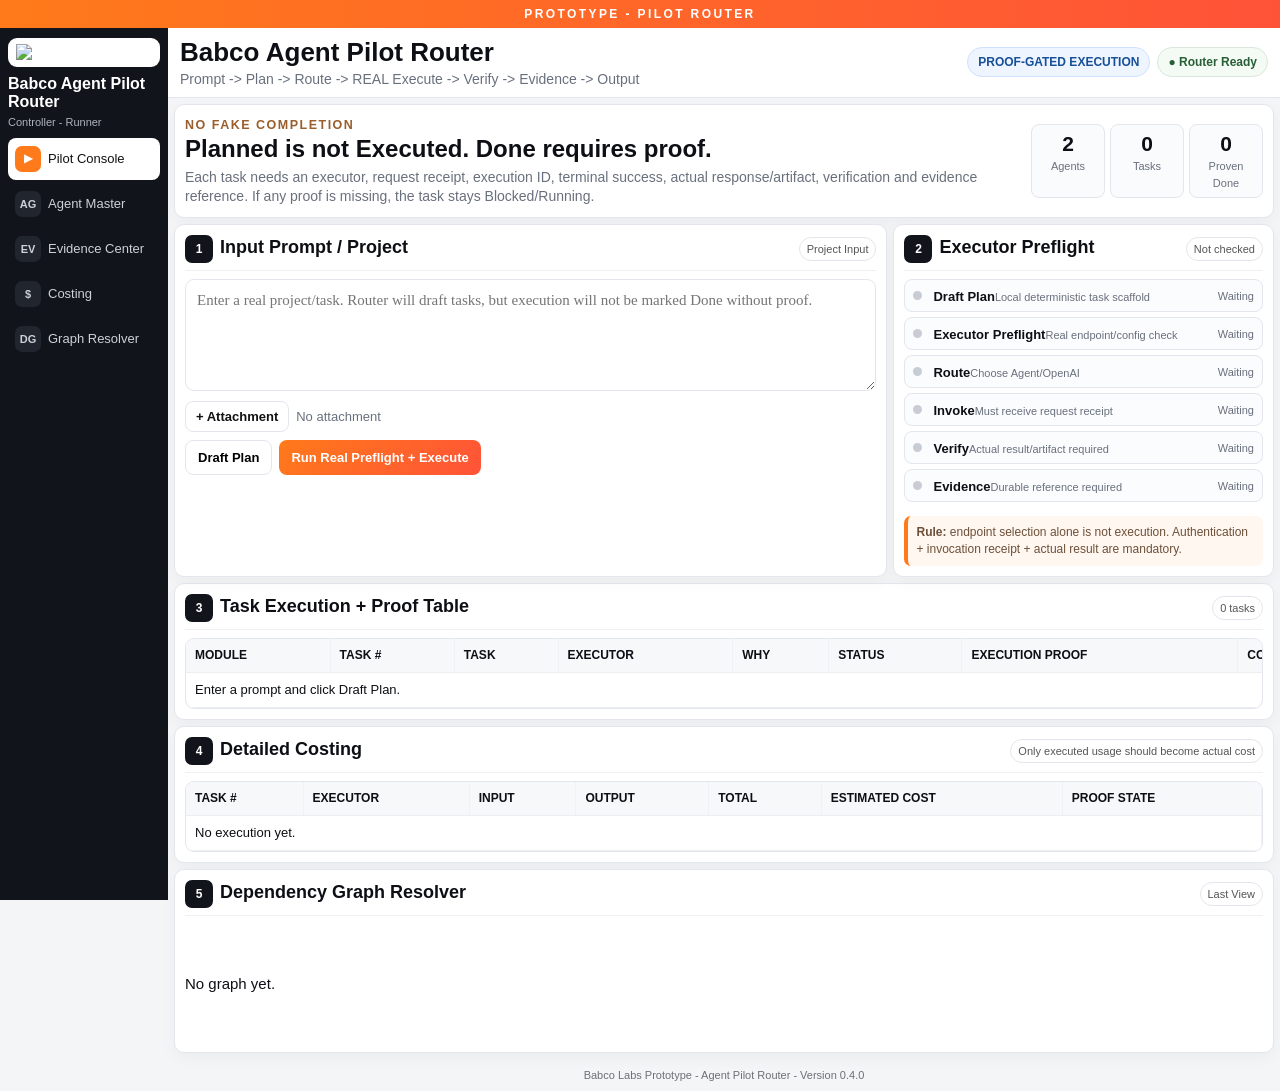
==== commit f4290841: "Make Pilot Router proof-gated and expose missing real execution adapters" ====
--- a/index.html
+++ b/index.html
@@ -1,37 +1,58 @@
 <!doctype html><html><head><meta charset="utf-8"><meta name="viewport" content="width=device-width,initial-scale=1"><title>Babco Agent Pilot Router - Prototype</title><link rel="stylesheet" href="/site.css"></head><body>
 <div class="r">PROTOTYPE - PILOT ROUTER</div><div class="shell"><aside><div class="logo"><img src="https://app-babco-repofeature-rnd-260901.azurewebsites.net/assets/babco-labs-logo.svg" alt="Babco Labs"></div><div class="brand">Babco Agent Pilot Router</div><div class="sub">Controller - Runner</div><div class="nav"><a class="on" href="/"><b>▶</b>Pilot Console</a><a href="/agent-master.html"><b>AG</b>Agent Master</a><a href="/evidence.html"><b>EV</b>Evidence Center</a><a href="#cost"><b>$</b>Costing</a><a href="#graph"><b>DG</b>Graph Resolver</a></div></aside>
-<main><div class="head"><div><h1>Babco Agent Pilot Router</h1><p>Prompt -> Build Plan -> Decompose -> Route -> Execute -> Output -> Graph</p></div><div class="headActions"><span class="pill">● Router Ready</span></div></div>
-<div class="page">
-<section class="card hero"><div><small style="font-weight:900;color:#9a5e2d;letter-spacing:.12em">AGENT + AI ORCHESTRATION PILOT</small><h2>Right task -> right Agent. No specialist -> OpenAI fallback.</h2><p>Project output stays with its task: result PDF, attachment or actual project URL. Router evidence stays in the Evidence Center, not on this working screen.</p></div><div class="stats"><div><strong id="sa">2</strong><span>Agents</span></div><div><strong id="st">0</strong><span>Tasks</span></div><div><strong id="sd">0</strong><span>Done</span></div></div></section>
-<section class="grid"><div class="card"><div class="sec"><h3><span class="step">1</span>Input Prompt / Project</h3><span class="mini">Shell Input</span></div><textarea id="p" placeholder="Example: Build a customer portal, create GitHub repo, deploy to Azure, and if deployment fails find root cause and solve it."></textarea><div class="file"><label>+ Attachment<input id="f" type="file" multiple></label><span id="fs">No attachment</span></div><div class="actions"><button class="btn secondary" id="an">Analyze + Build Plan</button><button class="btn primary" id="run">Run Pilot</button></div></div>
-<div class="card"><div class="sec"><h3><span class="step">2</span>Background Process</h3><span class="mini" id="pb">Idle</span></div><div id="proc" class="proc"></div><div class="rule"><b>Routing:</b> registered Agent first; otherwise OpenAI. Independent ready tasks can run in parallel.</div></div></section>
+<main><div class="head"><div><h1>Babco Agent Pilot Router</h1><p>Prompt -> Plan -> Route -> REAL Execute -> Verify -> Evidence -> Output</p></div><div class="headActions"><span class="pill proofMode">PROOF-GATED EXECUTION</span><span class="pill">● Router Ready</span></div></div>
+<div class="page"><section class="card hero"><div><small style="font-weight:900;color:#9a5e2d;letter-spacing:.12em">NO FAKE COMPLETION</small><h2>Planned is not Executed. Done requires proof.</h2><p>Each task needs an executor, request receipt, execution ID, terminal success, actual response/artifact, verification and evidence reference. If any proof is missing, the task stays Blocked/Running.</p></div><div class="stats"><div><strong id="sa">2</strong><span>Agents</span></div><div><strong id="st">0</strong><span>Tasks</span></div><div><strong id="sd">0</strong><span>Proven Done</span></div></div></section>
 
-<section class="card wide"><div class="sec"><h3><span class="step">3</span>Task Execution Table</h3><span class="mini" id="ts">0 tasks</span></div><div class="wrap"><table><thead><tr><th>Module</th><th>Task #</th><th>Task</th><th>Agent / OpenAI</th><th>Why</th><th>AI Usage<br>In / Out / Total / Cost</th><th>Agent Saving</th><th>Status</th><th>Task Result / Project Output</th></tr></thead><tbody id="tb"><tr><td colspan="9">Enter a prompt and click Analyze + Build Plan.</td></tr></tbody></table></div></section>
+<section class="grid"><div class="card"><div class="sec"><h3><span class="step">1</span>Input Prompt / Project</h3><span class="mini">Project Input</span></div><textarea id="p" placeholder="Enter a real project/task. Router will draft tasks, but execution will not be marked Done without proof."></textarea><div class="file"><label>+ Attachment<input id="f" type="file" multiple></label><span id="fs">No attachment</span></div><div class="actions"><button class="btn secondary" id="an">Draft Plan</button><button class="btn primary" id="run">Run Real Preflight + Execute</button></div></div>
+<div class="card"><div class="sec"><h3><span class="step">2</span>Executor Preflight</h3><span class="mini" id="pb">Not checked</span></div><div id="proc" class="proc"></div><div id="preflight" class="preflight"></div><div class="rule"><b>Rule:</b> endpoint selection alone is not execution. Authentication + invocation receipt + actual result are mandatory.</div></div></section>
 
-<section class="card wide" id="cost"><div class="sec"><h3><span class="step">4</span>Detailed Costing</h3><span class="mini">Directly below Task Table</span></div><div class="costWrap"><table class="costTable"><thead><tr><th>Task #</th><th>Route</th><th>Input</th><th>Output</th><th>Total</th><th>AI Cost</th><th>Agent Saving</th></tr></thead><tbody id="costRows"><tr><td colspan="7">No costing yet.</td></tr></tbody><tfoot id="costFoot"></tfoot></table></div></section>
+<section class="card wide"><div class="sec"><h3><span class="step">3</span>Task Execution + Proof Table</h3><span class="mini" id="ts">0 tasks</span></div><div class="wrap"><table><thead><tr><th>Module</th><th>Task #</th><th>Task</th><th>Executor</th><th>Why</th><th>Status</th><th>Execution Proof</th><th>Cost</th><th>Task Result / Project Output</th></tr></thead><tbody id="tb"><tr><td colspan="9">Enter a prompt and click Draft Plan.</td></tr></tbody></table></div></section>
 
-<section class="card wide" id="graph"><div class="sec"><h3><span class="step">5</span>Dependency Graph Resolver</h3><span class="mini">Last View - Sequence + Parallel Lanes</span></div><div id="gc" class="graph">No graph yet.</div></section>
-</div><footer>Babco Labs Prototype - Agent Pilot Router - Version 0.3.0</footer></main></div>
+<section class="card wide" id="cost"><div class="sec"><h3><span class="step">4</span>Detailed Costing</h3><span class="mini">Only executed usage should become actual cost</span></div><div class="costWrap"><table class="costTable"><thead><tr><th>Task #</th><th>Executor</th><th>Input</th><th>Output</th><th>Total</th><th>Estimated Cost</th><th>Proof State</th></tr></thead><tbody id="costRows"><tr><td colspan="7">No execution yet.</td></tr></tbody><tfoot id="costFoot"></tfoot></table></div></section>
+
+<section class="card wide" id="graph"><div class="sec"><h3><span class="step">5</span>Dependency Graph Resolver</h3><span class="mini">Last View</span></div><div id="gc" class="graph">No graph yet.</div></section>
+</div><footer>Babco Labs Prototype - Agent Pilot Router - Version 0.4.0</footer></main></div>
 <script src="/shared.js"></script><script>
-var T=[],promptText='',Q=function(s){return document.querySelector(s)},M=function(n){return '$'+Number(n||0).toFixed(4)};
-var P=[['Project Analysis','Understand prompt + attachment'],['Build Plan','Identify modules + deliverables'],['Recursive Decomposition','Split to executable tasks'],['Graph Planning','Dependencies + parallel lanes'],['Agent Router','Agent or OpenAI'],['Task Runner','Start ready tasks'],['Result Handoff','Attach project output']];
-function proc(a,d){a=a==null?-1:a;d=d==null?-1:d;Q('#proc').innerHTML=P.map(function(x,i){return '<div class="pi '+(i<=d?'done':i===a?'run':'')+'"><span class="dot"></span><div><strong>'+x[0]+'</strong><small>'+x[1]+'</small></div><em>'+(i<=d?'Done':i===a?'Running':'Waiting')+'</em></div>'}).join('')}
-function route(t){var s=(t.t+' '+t.d).toLowerCase(),best=null,sc=0;getAgents().forEach(function(a){var q=0;(a.c||[]).forEach(function(c){var cc=String(c).toLowerCase();if(s.indexOf(cc)>=0)q+=3;cc.split(' ').forEach(function(w){if(w.length>3&&s.indexOf(w)>=0)q++})});if(q>sc){best=a;sc=q}});return best&&sc>=2?{k:'Agent',n:best.n,m:best.m||'agent-runtime',w:'Registered capability match.',e:best.e||'Pending connector'}:{k:'OpenAI API',n:'OpenAI',m:'gpt-5.6-sol',w:'No registered specialist Agent covers this task.'}}
-function build(p){var x=[['Discovery','1.1','Analyze project prompt and attachments','Extract goals, constraints and deliverables.',[]],['Planning','2.1','Create build plan','Create modules, milestones and acceptance criteria.',['1.1']],['Architecture','3.1','Recursively decompose modules into executable tasks','Split plan into small independent tasks.',['2.1']],['Architecture','3.2','Resolve dependency graph and parallel lanes','Find interdependencies and safe concurrency.',['2.1']],['Implementation','4.1','Prepare application implementation tasks','Create coding and integration work packages.',['3.1','3.2']],['Delivery','4.2','Prepare GitHub repository workflow','Repository, branch, commit and handoff.',['3.1','3.2']],['Delivery','4.3','Prepare Azure deployment workflow','App Service deployment and verification.',['4.2']],['Quality','5.1','Verify outputs and capture evidence','Confirm deliverables and downstream evidence.',['4.1','4.3']]];
-var z=p.toLowerCase();if(/error|fail|issue|root cause|broken|stuck/.test(z))x.splice(7,0,['Reliability','4.4','Find root cause of failure','Analyze evidence and determine why failure occurred.',['4.3']]);if(/fix|solve|resolve|repair|remediat|failure/.test(z))x.splice(x.length-1,0,['Reliability','4.5','Solve failure and prevent recurrence','Apply verified correction and prevention.',['4.4']]);
-return x.map(function(r,i){var ro=route({t:r[2],d:r[3]}),ai=ro.k==='OpenAI API',inp=ai?900+i*83:0,out=ai?450+i*47:0,tot=inp+out;return{mo:r[0],id:r[1],t:r[2],d:r[3],dep:r[4],ro:ro,s:'Queued',res:'Waiting for dependencies.',inp:inp,out:out,tot:tot,c:ai?tot*.000006:0,sv:ai?0:(1100+i*77)*.000006,ev:'',outUrl:'',attachmentType:'pdf'}})}
+var T=[],PF=null,promptText='',Q=function(s){return document.querySelector(s)},M=function(n){return '$'+Number(n||0).toFixed(4)};
+var P=[['Draft Plan','Local deterministic task scaffold'],['Executor Preflight','Real endpoint/config check'],['Route','Choose Agent/OpenAI'],['Invoke','Must receive request receipt'],['Verify','Actual result/artifact required'],['Evidence','Durable reference required']];
+function proc(a,d,b){a=a==null?-1:a;d=d==null?-1:d;b=b==null?-1:b;Q('#proc').innerHTML=P.map(function(x,i){var cls=i<=d?'done':i===b?'blocked':i===a?'run':'';return '<div class="pi '+cls+'"><span class="dot"></span><div><strong>'+x[0]+'</strong><small>'+x[1]+'</small></div><em>'+(i<=d?'Done':i===b?'Blocked':i===a?'Running':'Waiting')+'</em></div>'}).join('')}
+function route(t){var s=(t.t+' '+t.d).toLowerCase(),best=null,sc=0;getAgents().forEach(function(a){var q=0;(a.c||[]).forEach(function(c){var cc=String(c).toLowerCase();if(s.indexOf(cc)>=0)q+=3;cc.split(' ').forEach(function(w){if(w.length>3&&s.indexOf(w)>=0)q++})});if(q>sc){best=a;sc=q}});return best&&sc>=2?{k:'Agent',n:best.n,m:best.m||'agent-runtime',w:'Registered capability match.',e:best.e||'Pending connector'}:{k:'OpenAI API',n:'OpenAI',m:'Configured server model',w:'No registered specialist Agent covers this task.'}}
+function proof(){return{executor:false,requestReceipt:false,executionId:'',terminal:false,result:false,verification:false,evidence:''}}
+function build(p){var x=[
+['Router Control','0.1','Validate executor connectivity and authentication','Real preflight of RCA/RCS/OpenAI execution readiness.',[]],
+['Router Control','0.2','Enforce proof-gated Done contract','Done requires request receipt, execution ID, actual result, verification and evidence.',['0.1']],
+['Discovery','1.1','Analyze project prompt and attachments','Requires actual Agent/OpenAI execution, not local labels.',['0.2']],
+['Planning','2.1','Create build plan','Produce actual build-plan result/artifact.',['1.1']],
+['Architecture','3.1','Recursively decompose modules into executable tasks','Produce actual decomposition result.',['2.1']],
+['Architecture','3.2','Resolve dependency graph and parallel lanes','Produce dependency sequence and concurrency proof.',['2.1']],
+['Execution','4.1','Execute implementation work packages','Actual worker/AI execution required.',['3.1','3.2']],
+['Delivery','4.2','Perform GitHub repository work','Actual repository operation + receipt required.',['4.1']],
+['Delivery','4.3','Perform Azure deployment','Actual Azure operation + deployment proof required.',['4.2']],
+['Verification','5.1','Verify actual project output','HTTP/artifact/test verification required.',['4.3']],
+['Evidence','5.2','Store final evidence and handoff','Store execution receipts, outputs and verification.',['5.1']]
+];var z=p.toLowerCase();if(/error|fail|issue|root cause|broken|stuck/.test(z))x.splice(8,0,['Reliability','4.4','Run RCA on failure','Actual RCA invocation + job/result proof required.',['4.1']]);if(/fix|solve|resolve|repair|remediat|failure/.test(z))x.splice(9,0,['Reliability','4.5','Run RCS correction','Actual RCS invocation + correction proof required.',['4.4']]);
+return x.map(function(r){return{mo:r[0],id:r[1],t:r[2],d:r[3],dep:r[4],ro:route({t:r[2],d:r[3]}),s:'Planned',res:'Not executed.',proof:proof(),inp:0,out:0,c:0,outUrl:''}})}
 function esc(s){return String(s==null?'':s).replace(/[&<>"']/g,function(c){return({'&':'&amp;','<':'&lt;','>':'&gt;','"':'&quot;',"'":'&#39;'})[c]})}
-function findUrl(text){var m=String(text||'').match(/https?:\/\/[^\s<>"']+/i);return m?m[0]:''}
-function outputHtml(x){if(x.s!=='Done')return '<span class="muted">Output pending</span>';var h='<div class="outputBox"><button type="button" data-pdf="'+esc(x.id)+'">Download Result PDF</button>';if(x.outUrl)h+='<a href="'+esc(x.outUrl)+'" target="_blank">Open Project Output URL</a>';else h+='<span class="muted">Project URL will appear here when this task returns one.</span>';if(x.ev)h+='<a href="'+esc(x.ev)+'" target="_blank">Task evidence</a>';return h+'</div>'}
-function render(){Q('#tb').innerHTML=T.map(function(x){return '<tr><td><b>'+esc(x.mo)+'</b></td><td>'+esc(x.id)+'</td><td><b>'+esc(x.t)+'</b><br><small>'+esc(x.d)+'</small></td><td><span class="tag '+(x.ro.k==='Agent'?'agent':'ai')+'">'+esc(x.ro.k)+'</span><br><b>'+esc(x.ro.n)+'</b><br><small>'+esc(x.ro.m)+'</small></td><td>'+esc(x.ro.w)+'</td><td>In '+x.inp+'<br>Out '+x.out+'<br>Total '+x.tot+'<br><span class="red">'+M(x.c)+'</span></td><td>'+(x.ro.k==='Agent'?'<span class="green">'+M(x.sv)+'</span>':'-')+'</td><td><span class="st '+x.s.toLowerCase()+'">'+esc(x.s)+'</span></td><td><b>'+esc(x.res)+'</b>'+outputHtml(x)+'</td></tr>'}).join('');
-var d=T.filter(function(x){return x.s==='Done'}).length;Q('#st').textContent=T.length;Q('#sd').textContent=d;Q('#sa').textContent=getAgents().length;Q('#ts').textContent=T.length+' tasks - '+d+' done';renderCost()}
-function renderCost(){if(!T.length){Q('#costRows').innerHTML='<tr><td colspan="7">No costing yet.</td></tr>';Q('#costFoot').innerHTML='';return}Q('#costRows').innerHTML=T.map(function(x){return '<tr><td>'+esc(x.id)+'</td><td>'+esc(x.ro.k)+' - '+esc(x.ro.n)+'</td><td>'+x.inp+'</td><td>'+x.out+'</td><td>'+x.tot+'</td><td class="red">'+M(x.c)+'</td><td class="green">'+M(x.sv)+'</td></tr>'}).join('');var ai=T.reduce(function(a,b){return a+b.c},0),sv=T.reduce(function(a,b){return a+b.sv},0),inp=T.reduce(function(a,b){return a+b.inp},0),out=T.reduce(function(a,b){return a+b.out},0);Q('#costFoot').innerHTML='<tr><td colspan="2" class="costTotal">TOTAL</td><td>'+inp+'</td><td>'+out+'</td><td>'+(inp+out)+'</td><td class="red">'+M(ai)+'</td><td class="green">'+M(sv)+'</td></tr>'}
+function proofHtml(x){var p=x.proof;return '<div class="proofBox">'+
+'<div class="proofLine '+(p.executor?'yes':'no')+'"><b>Executor</b>'+(p.executor?'YES':'NO')+'</div>'+
+'<div class="proofLine '+(p.requestReceipt?'yes':'no')+'"><b>Receipt</b>'+(p.requestReceipt?'YES':'NO')+'</div>'+
+'<div class="proofLine '+(p.executionId?'yes':'no')+'"><b>Exec ID</b>'+(p.executionId?esc(p.executionId):'MISSING')+'</div>'+
+'<div class="proofLine '+(p.terminal?'yes':'no')+'"><b>Terminal</b>'+(p.terminal?'SUCCESS':'NO')+'</div>'+
+'<div class="proofLine '+(p.result?'yes':'no')+'"><b>Result</b>'+(p.result?'YES':'NO')+'</div>'+
+'<div class="proofLine '+(p.verification?'yes':'no')+'"><b>Verified</b>'+(p.verification?'YES':'NO')+'</div>'+
+'<div class="proofLine '+(p.evidence?'yes':'no')+'"><b>Evidence</b>'+(p.evidence?'<a target="_blank" href="'+esc(p.evidence)+'">OPEN</a>':'MISSING')+'</div></div>'}
+function doneProof(x){var p=x.proof;return p.executor&&p.requestReceipt&&p.executionId&&p.terminal&&p.result&&p.verification&&p.evidence}
+function outputHtml(x){if(!doneProof(x))return '<span class="muted">No proven project output yet.</span>';var h='<div class="outputBox"><button type="button" data-pdf="'+esc(x.id)+'">Download Result PDF</button>';if(x.outUrl)h+='<a href="'+esc(x.outUrl)+'" target="_blank">Open Project Output URL</a>';return h+'</div>'}
+function render(){Q('#tb').innerHTML=T.map(function(x){return '<tr><td><b>'+esc(x.mo)+'</b></td><td>'+esc(x.id)+'</td><td><b>'+esc(x.t)+'</b><br><small>'+esc(x.d)+'</small></td><td><span class="tag '+(x.ro.k==='Agent'?'agent':'ai')+'">'+esc(x.ro.k)+'</span><br><b>'+esc(x.ro.n)+'</b></td><td>'+esc(x.ro.w)+'</td><td><span class="st '+x.s.toLowerCase()+'">'+esc(x.s)+'</span><br><small>'+esc(x.res)+'</small></td><td>'+proofHtml(x)+'</td><td>In '+x.inp+'<br>Out '+x.out+'<br><span class="red">'+M(x.c)+'</span></td><td>'+outputHtml(x)+'</td></tr>'}).join('');var d=T.filter(doneProof).length;Q('#st').textContent=T.length;Q('#sd').textContent=d;Q('#sa').textContent=getAgents().length;Q('#ts').textContent=T.length+' tasks - '+d+' proven done';renderCost()}
+function renderCost(){if(!T.length){Q('#costRows').innerHTML='<tr><td colspan="7">No execution yet.</td></tr>';Q('#costFoot').innerHTML='';return}Q('#costRows').innerHTML=T.map(function(x){return '<tr><td>'+esc(x.id)+'</td><td>'+esc(x.ro.k)+' - '+esc(x.ro.n)+'</td><td>'+x.inp+'</td><td>'+x.out+'</td><td>'+(x.inp+x.out)+'</td><td class="red">'+M(x.c)+'</td><td>'+(doneProof(x)?'<span class="green">PROVEN</span>':'<span class="red">NOT PROVEN</span>')+'</td></tr>'}).join('')}
 function graphLevels(){var done={},rem=T.slice(),lv=[];while(rem.length){var r=rem.filter(function(x){return x.dep.every(function(d){return done[d]})});if(!r.length){lv.push(rem);break}lv.push(r);r.forEach(function(x){done[x.id]=true});rem=rem.filter(function(x){return r.indexOf(x)<0})}return lv}
-function graph(){if(!T.length){Q('#gc').textContent='No graph yet.';return}var lv=graphLevels();Q('#gc').innerHTML=lv.map(function(g,i){return(i?'<span class="arrow">-></span>':'')+'<div style="display:flex;gap:6px">'+g.map(function(x){return '<div class="node"><strong>'+esc(x.id)+' - '+esc(x.t)+'</strong><small>'+esc(x.mo)+'</small><br><span class="tag '+(x.ro.k==='Agent'?'agent':'ai')+'">'+(x.ro.k==='Agent'?'Agent':'OpenAI')+'</span></div>'}).join('')+'</div>'}).join('')}
-function buildPlanObj(){return{projectPrompt:promptText,generatedAt:new Date().toISOString(),modules:T.map(function(x){return{module:x.mo,taskNumber:x.id,task:x.t,description:x.d,dependsOn:x.dep,route:x.ro}})}}
-async function analyze(){promptText=Q('#p').value.trim();if(!promptText)return Q('#p').focus();Q('#pb').textContent='Planning';proc(0,-1);T=build(promptText);setTimeout(async function(){proc(3,2);render();graph();Q('#pb').textContent='Plan Ready';await saveRepoEvidence('build-plan','project-build-plan',buildPlanObj())},180)}
-async function saveTask(x){var e=await saveRepoEvidence('task',x.id+'-'+x.t,{prompt:promptText,task:x,savedAt:new Date().toISOString()});if(e.ok)x.ev=e.url;return e}
-async function run(){if(!T.length){await analyze();await new Promise(function(r){setTimeout(r,300)})}if(!T.length)return;Q('#pb').textContent='Running';proc(5,4);var done={};while(Object.keys(done).length<T.length){var ready=T.filter(function(x){return x.s==='Queued'&&x.dep.every(function(d){return done[d]})});if(!ready.length)break;ready.forEach(function(x){x.s='Running';x.res=x.ro.k==='Agent'?'Running with '+x.ro.n:'Running with OpenAI '+x.ro.m});render();await new Promise(function(z){setTimeout(z,180)});for(var i=0;i<ready.length;i++){var x=ready[i];x.s='Done';x.res='Task completed. Output is attached below.';x.outUrl=findUrl(x.res);done[x.id]=true;await saveTask(x);render()}}proc(-1,6);Q('#pb').textContent='Completed';await saveRepoEvidence('final-run','pilot-run',{prompt:promptText,completedAt:new Date().toISOString(),tasks:T,graph:graphLevels().map(function(g){return g.map(function(x){return x.id})})})}
-Q('#tb').onclick=function(e){var id=e.target&&e.target.getAttribute('data-pdf');if(!id)return;var x=T.filter(function(t){return t.id===id})[0];if(!x)return;downloadSimplePdf('task-'+slug(x.id)+'-'+slug(x.t)+'.pdf','Project Task Output - '+x.id,[x.t,'Module: '+x.mo,'Route: '+x.ro.k+' - '+x.ro.n,'Status: '+x.s,'','Result:',x.res,x.outUrl?'Project URL: '+x.outUrl:'Project URL: not returned by this task'])}
+function graph(){if(!T.length){Q('#gc').textContent='No graph yet.';return}var lv=graphLevels();Q('#gc').innerHTML=lv.map(function(g,i){return(i?'<span class="arrow">-></span>':'')+'<div style="display:flex;gap:6px">'+g.map(function(x){return '<div class="node"><strong>'+esc(x.id)+' - '+esc(x.t)+'</strong><small>'+esc(x.mo)+'</small><br><span class="st '+x.s.toLowerCase()+'">'+esc(x.s)+'</span></div>'}).join('')+'</div>'}).join('')}
+function pfRow(name,o){var ready=o.ready===true,reach=o.reachable===true;return '<div class="preflightRow"><b>'+name+'</b><span>'+(reach?'Endpoint reachable. ':'')+(o.missing?esc(o.missing):ready?'Configured and ready.':'Not ready.')+'</span><span class="'+(ready?'okText':reach?'warnText':'badText')+'">'+(ready?'READY':reach?'AUTH/ADAPTER MISSING':'BLOCKED')+'</span></div>'}
+async function doPreflight(){Q('#pb').textContent='Checking';proc(1,0,-1);try{var r=await fetch('/executor-preflight.ashx?ts='+Date.now(),{cache:'no-store'});PF=await r.json();Q('#preflight').innerHTML=pfRow('RCA',PF.rca)+pfRow('RCS',PF.rcs)+pfRow('OpenAI',PF.openai);Q('#pb').textContent='Checked';return PF}catch(e){PF=null;Q('#preflight').innerHTML='<div class="preflightRow"><b>Preflight</b><span>'+esc(e.message||e)+'</span><span class="badText">FAILED</span></div>';Q('#pb').textContent='Failed';return null}}
+function applyControlProof(){var p=T.filter(function(x){return x.id==='0.1'})[0];if(p&&PF){p.proof.executor=true;p.proof.requestReceipt=true;p.proof.executionId='preflight-'+Date.now();p.proof.terminal=true;p.proof.result=true;p.proof.verification=true;p.res='Real executor readiness check completed.'}var c=T.filter(function(x){return x.id==='0.2'})[0];if(c){c.proof.executor=true;c.proof.requestReceipt=true;c.proof.executionId='contract-v0.4.0';c.proof.terminal=true;c.proof.result=true;c.proof.verification=true;c.res='Proof-gated Done contract active.'}}
+async function persistControl(){for(var i=0;i<2&&i<T.length;i++){var x=T[i];var e=await saveRepoEvidence('proof',x.id+'-'+x.t,{task:x,preflight:PF,savedAt:new Date().toISOString()});if(e.ok){x.proof.evidence=e.url;x.s=doneProof(x)?'Done':'Blocked'}}}
+async function analyze(){promptText=Q('#p').value.trim();if(!promptText)return Q('#p').focus();T=build(promptText);proc(0,-1,-1);render();graph();setTimeout(function(){proc(-1,0,-1)},100)}
+async function run(){if(!T.length)await analyze();if(!T.length)return;await doPreflight();applyControlProof();await persistControl();for(var i=2;i<T.length;i++){var x=T[i],name=(x.ro.n||'').toLowerCase(),ready=false,reason='';if(x.ro.k==='OpenAI API'){ready=!!(PF&&PF.openai&&PF.openai.ready);reason=ready?'OpenAI backend ready.':'OpenAI server-side executor/key is not configured.'}else if(name.indexOf('rca')>=0){ready=!!(PF&&PF.rca&&PF.rca.ready);reason=ready?'RCA executor ready.':'RCA endpoint exists but authenticated website invocation adapter is missing.'}else if(name.indexOf('rcs')>=0||name.indexOf('solver')>=0){ready=!!(PF&&PF.rcs&&PF.rcs.ready);reason=ready?'RCS executor ready.':'RCS endpoint exists but authenticated website invocation adapter is missing.'}else{reason='Registered capability has no website execution adapter.'}x.proof.executor=ready;x.s=ready?'Running':'Blocked';x.res=reason;if(ready){x.res+=' Invocation endpoint is not implemented in v0.4.0, so proof receipt is still missing.';x.s='Blocked'}render()}proc(-1,1,3);graph();await saveRepoEvidence('execution-gap','pilot-real-execution-gap',{prompt:promptText,preflight:PF,tasks:T,rule:'No Done without executor receipt, execution ID, actual result, verification and evidence.',savedAt:new Date().toISOString()})}
+Q('#tb').onclick=function(e){var id=e.target&&e.target.getAttribute('data-pdf');if(!id)return;var x=T.filter(function(t){return t.id===id})[0];if(!x||!doneProof(x))return;downloadSimplePdf('task-'+slug(x.id)+'-'+slug(x.t)+'.pdf','Proven Project Task Output - '+x.id,[x.t,'Status: '+x.s,'Execution ID: '+x.proof.executionId,'Result: '+x.res,x.outUrl?'Project URL: '+x.outUrl:''])}
 Q('#f').onchange=function(e){Q('#fs').textContent=[].slice.call(e.target.files).map(function(f){return f.name}).join(', ')||'No attachment'};Q('#an').onclick=analyze;Q('#run').onclick=run;proc();Q('#sa').textContent=getAgents().length;
 </script></body></html>
--- a/site.css
+++ b/site.css
@@ -1,37 +1,21 @@
 
-:root{--o:#ff7a1a;--c:#ff5338;--d:#11141a;--l:#e3e6ec;--m:#69707d;--g:#35a854;--bg:#f4f5f7}
+:root{--o:#ff7a1a;--c:#ff5338;--d:#11141a;--l:#e3e6ec;--m:#69707d;--g:#35a854;--bg:#f4f5f7;--red:#c92e27;--amber:#9b6a00}
 *{box-sizing:border-box}html{font-size:17px}body{margin:0;font-family:Segoe UI,Arial,sans-serif;background:var(--bg);color:#0d0f14;font-size:15px}
 a{color:#1559a8}.r{height:28px;background:linear-gradient(90deg,var(--o),var(--c));color:#fff;display:grid;place-items:center;font-weight:900;font-size:12px;letter-spacing:.2em}
-.shell{display:grid;grid-template-columns:168px minmax(0,1fr);min-height:calc(100vh - 28px)}
-aside{background:var(--d);color:#fff;padding:10px 8px;position:sticky;top:0;height:calc(100vh - 28px);overflow:auto}
-.logo{background:#fff;border-radius:9px;padding:6px 8px;margin-bottom:8px}.logo img{width:104px;max-width:100%}
-.brand{font-weight:800;font-size:16px;line-height:1.15}.sub{font-size:11px;color:#aeb4be;margin:4px 0 10px}
-.nav a{display:flex;gap:7px;align-items:center;color:#cdd1d8;text-decoration:none;padding:8px 7px;border-radius:8px;margin:3px 0;font-size:13px}
-.nav a:hover,.nav a.on{background:#fff;color:#111}.nav b{width:26px;height:26px;display:grid;place-items:center;border-radius:7px;background:#20252e;font-size:11px;flex:0 0 auto}
-.nav a:hover b,.nav a.on b{background:var(--o);color:#fff}
-main{min-width:0}.head{background:#fff;border-bottom:1px solid var(--l);padding:10px 12px;display:flex;justify-content:space-between;gap:8px;align-items:center;position:sticky;top:0;z-index:5}
-.head h1{margin:0;font-size:26px;line-height:1.1}.head p{margin:4px 0 0;color:var(--m);font-size:14px}.headActions{display:flex;align-items:center;gap:7px;flex-wrap:wrap;justify-content:flex-end}
-.pill{border:1px solid #d9e7dc;background:#f4fbf5;color:#285f36;border-radius:999px;padding:7px 10px;font-size:12px;font-weight:800}
-.page{width:100%;margin:0;padding:6px}.card{background:#fff;border:1px solid var(--l);border-radius:10px;box-shadow:0 5px 16px rgba(0,0,0,.04);padding:10px}
-.hero{display:flex;justify-content:space-between;gap:10px;align-items:center}.hero h2{margin:3px 0 5px;font-size:24px}.hero p{margin:0;color:var(--m);font-size:14px;line-height:1.42;max-width:none}
+.shell{display:grid;grid-template-columns:168px minmax(0,1fr);min-height:calc(100vh - 28px)}aside{background:var(--d);color:#fff;padding:10px 8px;position:sticky;top:0;height:calc(100vh - 28px);overflow:auto}
+.logo{background:#fff;border-radius:9px;padding:6px 8px;margin-bottom:8px}.logo img{width:104px;max-width:100%}.brand{font-weight:800;font-size:16px;line-height:1.15}.sub{font-size:11px;color:#aeb4be;margin:4px 0 10px}
+.nav a{display:flex;gap:7px;align-items:center;color:#cdd1d8;text-decoration:none;padding:8px 7px;border-radius:8px;margin:3px 0;font-size:13px}.nav a:hover,.nav a.on{background:#fff;color:#111}.nav b{width:26px;height:26px;display:grid;place-items:center;border-radius:7px;background:#20252e;font-size:11px;flex:0 0 auto}.nav a:hover b,.nav a.on b{background:var(--o);color:#fff}
+main{min-width:0}.head{background:#fff;border-bottom:1px solid var(--l);padding:10px 12px;display:flex;justify-content:space-between;gap:8px;align-items:center;position:sticky;top:0;z-index:5}.head h1{margin:0;font-size:26px;line-height:1.1}.head p{margin:4px 0 0;color:var(--m);font-size:14px}.headActions{display:flex;align-items:center;gap:7px;flex-wrap:wrap;justify-content:flex-end}
+.pill{border:1px solid #d9e7dc;background:#f4fbf5;color:#285f36;border-radius:999px;padding:7px 10px;font-size:12px;font-weight:800}.proofMode{background:#eef5ff;border-color:#cfe1ff;color:#174f98}
+.page{width:100%;margin:0;padding:6px}.card{background:#fff;border:1px solid var(--l);border-radius:10px;box-shadow:0 5px 16px rgba(0,0,0,.04);padding:10px}.hero{display:flex;justify-content:space-between;gap:10px;align-items:center}.hero h2{margin:3px 0 5px;font-size:24px}.hero p{margin:0;color:var(--m);font-size:14px;line-height:1.42;max-width:none}
 .stats{display:grid;grid-template-columns:repeat(3,74px);gap:5px}.stats div{border:1px solid var(--l);border-radius:8px;text-align:center;padding:7px;background:#fafbfc}.stats strong{display:block;font-size:21px}.stats span{font-size:11px;color:var(--m)}
-.grid{display:grid;grid-template-columns:minmax(0,1.5fr) minmax(280px,.8fr);gap:6px;margin-top:6px}.sec{display:flex;align-items:center;justify-content:space-between;border-bottom:1px solid #eef0f3;padding-bottom:7px;margin-bottom:8px}.sec h3{margin:0;font-size:18px}
-.step{display:inline-grid;place-items:center;width:28px;height:28px;border-radius:7px;background:#11141a;color:#fff;font-size:12px;margin-right:7px}.mini{font-size:11px;color:#555;border:1px solid var(--l);border-radius:999px;padding:5px 7px}
-textarea{width:100%;min-height:112px;border:1px solid var(--l);border-radius:9px;padding:10px 11px;font:15px/1.45 Segoe UI;resize:vertical}
-.file{display:flex;gap:7px;align-items:center;margin-top:7px;font-size:13px;color:var(--m)}.file label{border:1px solid var(--l);border-radius:8px;padding:7px 10px;color:#111;font-weight:700;cursor:pointer}.file input{display:none}
-.actions{display:flex;gap:7px;margin-top:8px;flex-wrap:wrap}.btn{border:0;border-radius:8px;padding:9px 12px;font-weight:800;font-size:13px;cursor:pointer}.primary{background:linear-gradient(135deg,var(--o),var(--c));color:#fff}.secondary{background:#fff;border:1px solid var(--l)}
-.proc{display:grid;gap:5px}.pi{display:grid;grid-template-columns:13px 1fr auto;gap:7px;align-items:center;border:1px solid var(--l);border-radius:8px;padding:7px 8px;background:#fbfcfd}.dot{width:9px;height:9px;border-radius:50%;background:#c8cdd5}
-.pi.run .dot{background:#e2a400;box-shadow:0 0 0 4px rgba(226,164,0,.12)}.pi.done .dot{background:var(--g);box-shadow:0 0 0 4px rgba(53,168,84,.12)}
-.pi strong{font-size:13px}.pi small,.pi em{font-size:11px;color:var(--m);font-style:normal}.rule{margin-top:7px;border-left:4px solid var(--o);background:#fff7f0;padding:8px;border-radius:7px;font-size:12px;line-height:1.42;color:#6d5039}
-.wide{margin-top:6px}.wrap{overflow:auto;border:1px solid var(--l);border-radius:9px}
-table{border-collapse:collapse;width:100%;min-width:1420px}th,td{padding:8px 9px;border-bottom:1px solid #eceef2;border-right:1px solid #f0f1f4;text-align:left;vertical-align:top;font-size:13px;line-height:1.4}
-th{background:#f7f8fa;font-size:12px;text-transform:uppercase;position:sticky;top:0;z-index:1}.tag{display:inline-block;border-radius:999px;padding:4px 7px;font-size:11px;font-weight:900}
-.agent{background:#f2f8ff;color:#1c5db4;border:1px solid #d8e9ff}.ai{background:#fff2eb;color:#b64d13;border:1px solid #ffd8c3}.st{display:inline-block;border-radius:999px;padding:4px 7px;font-size:11px;font-weight:900}
-.queued{background:#f0f1f3}.running{background:#fff5d8;color:#8a6500}.done{background:#eaf8ee;color:#23753a}.red{color:#c92e27;font-weight:900}.green{color:#21833d;font-weight:900}
-.outputBox{display:grid;gap:5px;min-width:155px}.outputBox a,.outputBox button{font-size:12px;font-weight:800}.outputBox button{width:max-content;border:1px solid var(--l);background:#fff;border-radius:7px;padding:5px 8px;cursor:pointer}.muted{color:var(--m);font-size:12px}
-.costWrap{overflow:auto;border:1px solid var(--l);border-radius:9px}.costTable{min-width:900px}.costTable tfoot td{font-weight:900;background:#fafafa}.costTotal{font-size:16px}
-.graph{display:flex;gap:8px;align-items:center;overflow:auto;min-height:118px}.node{min-width:170px;border:1px solid var(--l);border-radius:9px;padding:9px}.node strong{font-size:13px}.node small{display:block;color:var(--m);font-size:11px;margin-top:3px}.arrow{font-size:20px;color:#9b7657}
-.formRow{display:grid;grid-template-columns:1fr auto;gap:8px}.agentGrid{display:grid;grid-template-columns:repeat(2,1fr);gap:8px}.agentCard{border:1px solid var(--l);border-radius:9px;padding:10px;background:#fcfcfd}.agentCard h4{font-size:16px;margin:0 0 6px}.agentCard p{font-size:13px;color:var(--m);line-height:1.45}.caps{display:flex;flex-wrap:wrap;gap:5px}.caps b{font-size:11px;padding:5px 7px;background:#f2f4f7;border-radius:999px}
-input[type=text]{width:100%;border:1px solid var(--l);border-radius:9px;padding:10px 11px;font:15px Segoe UI}footer{text-align:center;padding:10px;color:#6b7078;font-size:11px}
-@media(max-width:1050px){.shell{grid-template-columns:145px minmax(0,1fr)}.grid{grid-template-columns:1fr}.hero{align-items:flex-start}.stats{grid-template-columns:repeat(3,68px)}}
-@media(max-width:760px){.shell{display:block}aside{position:relative;height:auto}.nav{display:flex;overflow:auto}.nav a{min-width:145px}.hero{flex-direction:column}.stats{width:100%;grid-template-columns:repeat(3,1fr)}.agentGrid{grid-template-columns:1fr}.head{position:relative;align-items:flex-start;flex-direction:column}.headActions{justify-content:flex-start}.page{padding:5px}}
+.grid{display:grid;grid-template-columns:minmax(0,1.5fr) minmax(300px,.8fr);gap:6px;margin-top:6px}.sec{display:flex;align-items:center;justify-content:space-between;border-bottom:1px solid #eef0f3;padding-bottom:7px;margin-bottom:8px}.sec h3{margin:0;font-size:18px}.step{display:inline-grid;place-items:center;width:28px;height:28px;border-radius:7px;background:#11141a;color:#fff;font-size:12px;margin-right:7px}.mini{font-size:11px;color:#555;border:1px solid var(--l);border-radius:999px;padding:5px 7px}
+textarea{width:100%;min-height:112px;border:1px solid var(--l);border-radius:9px;padding:10px 11px;font:15px/1.45 Segoe UI;resize:vertical}.file{display:flex;gap:7px;align-items:center;margin-top:7px;font-size:13px;color:var(--m)}.file label{border:1px solid var(--l);border-radius:8px;padding:7px 10px;color:#111;font-weight:700;cursor:pointer}.file input{display:none}.actions{display:flex;gap:7px;margin-top:8px;flex-wrap:wrap}.btn{border:0;border-radius:8px;padding:9px 12px;font-weight:800;font-size:13px;cursor:pointer}.primary{background:linear-gradient(135deg,var(--o),var(--c));color:#fff}.secondary{background:#fff;border:1px solid var(--l)}
+.proc{display:grid;gap:5px}.pi{display:grid;grid-template-columns:13px 1fr auto;gap:7px;align-items:center;border:1px solid var(--l);border-radius:8px;padding:7px 8px;background:#fbfcfd}.dot{width:9px;height:9px;border-radius:50%;background:#c8cdd5}.pi.run .dot{background:#e2a400;box-shadow:0 0 0 4px rgba(226,164,0,.12)}.pi.done .dot{background:var(--g);box-shadow:0 0 0 4px rgba(53,168,84,.12)}.pi.blocked .dot{background:var(--red);box-shadow:0 0 0 4px rgba(201,46,39,.10)}
+.pi strong{font-size:13px}.pi small,.pi em{font-size:11px;color:var(--m);font-style:normal}.rule{margin-top:7px;border-left:4px solid var(--o);background:#fff7f0;padding:8px;border-radius:7px;font-size:12px;line-height:1.42;color:#6d5039}.preflight{margin-top:7px;display:grid;gap:5px}.preflightRow{display:grid;grid-template-columns:80px 1fr auto;gap:6px;align-items:center;border:1px solid var(--l);border-radius:7px;padding:6px 7px;font-size:12px}.okText{color:#23753a;font-weight:800}.badText{color:var(--red);font-weight:800}.warnText{color:var(--amber);font-weight:800}
+.wide{margin-top:6px}.wrap{overflow:auto;border:1px solid var(--l);border-radius:9px}table{border-collapse:collapse;width:100%;min-width:1610px}th,td{padding:8px 9px;border-bottom:1px solid #eceef2;border-right:1px solid #f0f1f4;text-align:left;vertical-align:top;font-size:13px;line-height:1.4}th{background:#f7f8fa;font-size:12px;text-transform:uppercase;position:sticky;top:0;z-index:1}
+.tag{display:inline-block;border-radius:999px;padding:4px 7px;font-size:11px;font-weight:900}.agent{background:#f2f8ff;color:#1c5db4;border:1px solid #d8e9ff}.ai{background:#fff2eb;color:#b64d13;border:1px solid #ffd8c3}.st{display:inline-block;border-radius:999px;padding:4px 7px;font-size:11px;font-weight:900}.planned{background:#eef1f4;color:#4d5968}.running{background:#fff5d8;color:#8a6500}.done{background:#eaf8ee;color:#23753a}.blocked{background:#fdeeed;color:#a52a24}.red{color:var(--red);font-weight:900}.green{color:#21833d;font-weight:900}
+.proofBox{display:grid;gap:3px;min-width:210px}.proofLine{font-size:11px;display:flex;gap:5px}.proofLine b{min-width:72px}.yes{color:#23753a}.no{color:var(--red)}.outputBox{display:grid;gap:5px;min-width:155px}.outputBox a,.outputBox button{font-size:12px;font-weight:800}.outputBox button{width:max-content;border:1px solid var(--l);background:#fff;border-radius:7px;padding:5px 8px;cursor:pointer}.muted{color:var(--m);font-size:12px}
+.costWrap{overflow:auto;border:1px solid var(--l);border-radius:9px}.costTable{min-width:900px}.costTable tfoot td{font-weight:900;background:#fafafa}.costTotal{font-size:16px}.graph{display:flex;gap:8px;align-items:center;overflow:auto;min-height:118px}.node{min-width:170px;border:1px solid var(--l);border-radius:9px;padding:9px}.node strong{font-size:13px}.node small{display:block;color:var(--m);font-size:11px;margin-top:3px}.arrow{font-size:20px;color:#9b7657}
+.formRow{display:grid;grid-template-columns:1fr auto;gap:8px}.agentGrid{display:grid;grid-template-columns:repeat(2,1fr);gap:8px}.agentCard{border:1px solid var(--l);border-radius:9px;padding:10px;background:#fcfcfd}.agentCard h4{font-size:16px;margin:0 0 6px}.agentCard p{font-size:13px;color:var(--m);line-height:1.45}.caps{display:flex;flex-wrap:wrap;gap:5px}.caps b{font-size:11px;padding:5px 7px;background:#f2f4f7;border-radius:999px}input[type=text]{width:100%;border:1px solid var(--l);border-radius:9px;padding:10px 11px;font:15px Segoe UI}footer{text-align:center;padding:10px;color:#6b7078;font-size:11px}
+@media(max-width:1050px){.shell{grid-template-columns:145px minmax(0,1fr)}.grid{grid-template-columns:1fr}.hero{align-items:flex-start}.stats{grid-template-columns:repeat(3,68px)}}@media(max-width:760px){.shell{display:block}aside{position:relative;height:auto}.nav{display:flex;overflow:auto}.nav a{min-width:145px}.hero{flex-direction:column}.stats{width:100%;grid-template-columns:repeat(3,1fr)}.agentGrid{grid-template-columns:1fr}.head{position:relative;align-items:flex-start;flex-direction:column}.headActions{justify-content:flex-start}.page{padding:5px}}
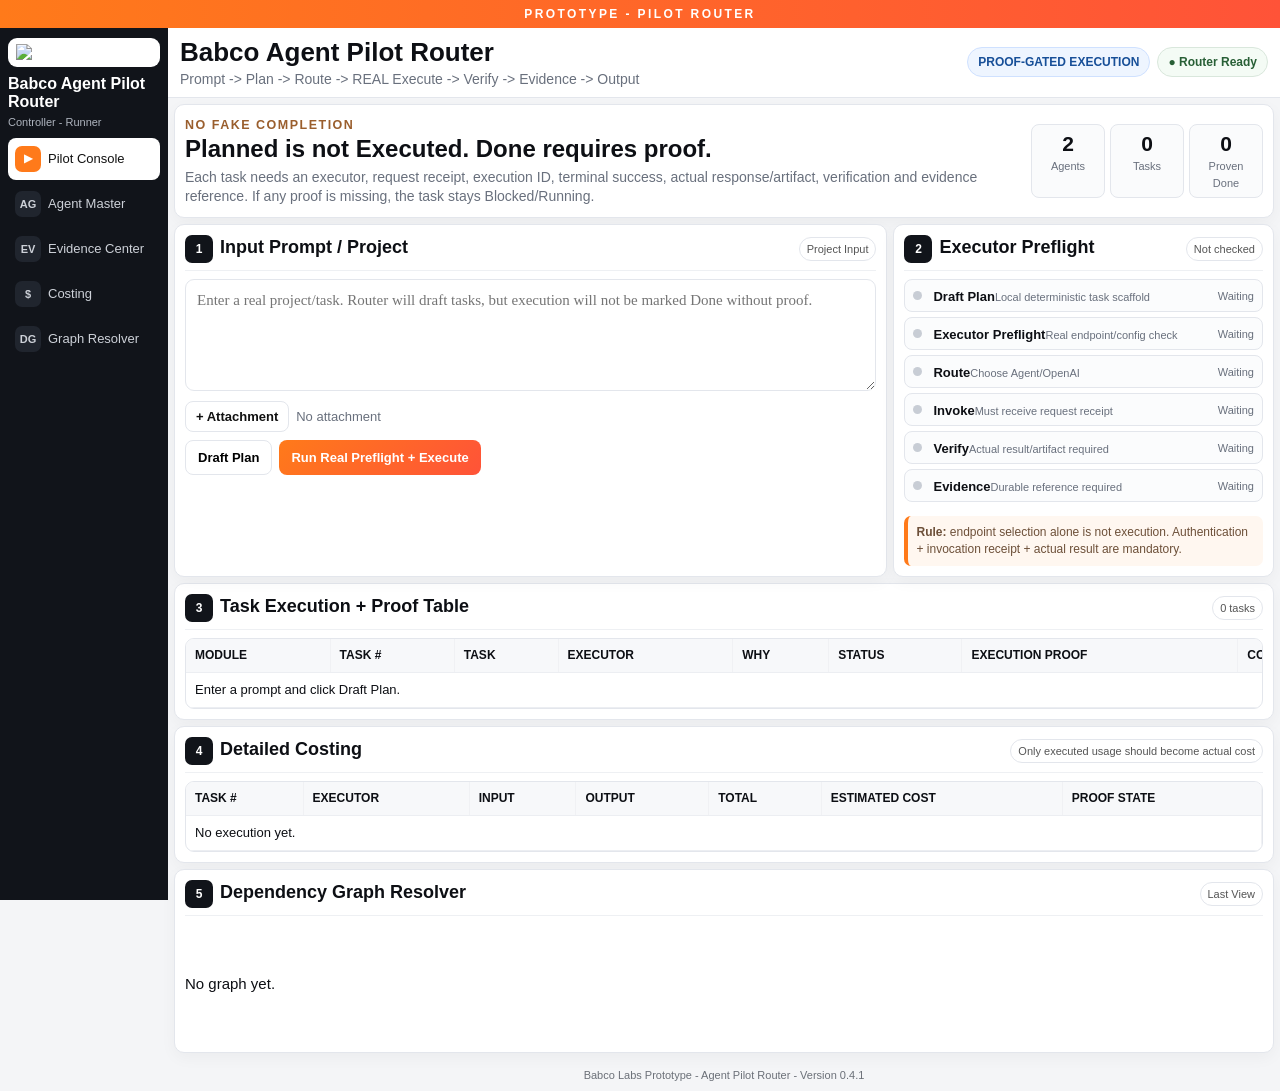
==== commit 9c5a8d98: "Add prompt-driven final Azure URL deliverable gate" ====
--- a/index.html
+++ b/index.html
@@ -3,7 +3,7 @@
 <main><div class="head"><div><h1>Babco Agent Pilot Router</h1><p>Prompt -> Plan -> Route -> REAL Execute -> Verify -> Evidence -> Output</p></div><div class="headActions"><span class="pill proofMode">PROOF-GATED EXECUTION</span><span class="pill">● Router Ready</span></div></div>
 <div class="page"><section class="card hero"><div><small style="font-weight:900;color:#9a5e2d;letter-spacing:.12em">NO FAKE COMPLETION</small><h2>Planned is not Executed. Done requires proof.</h2><p>Each task needs an executor, request receipt, execution ID, terminal success, actual response/artifact, verification and evidence reference. If any proof is missing, the task stays Blocked/Running.</p></div><div class="stats"><div><strong id="sa">2</strong><span>Agents</span></div><div><strong id="st">0</strong><span>Tasks</span></div><div><strong id="sd">0</strong><span>Proven Done</span></div></div></section>
 
-<section class="grid"><div class="card"><div class="sec"><h3><span class="step">1</span>Input Prompt / Project</h3><span class="mini">Project Input</span></div><textarea id="p" placeholder="Enter a real project/task. Router will draft tasks, but execution will not be marked Done without proof."></textarea><div class="file"><label>+ Attachment<input id="f" type="file" multiple></label><span id="fs">No attachment</span></div><div class="actions"><button class="btn secondary" id="an">Draft Plan</button><button class="btn primary" id="run">Run Real Preflight + Execute</button></div></div>
+<section class="grid"><div class="card"><div class="sec"><h3><span class="step">1</span>Input Prompt / Project</h3><span class="mini">Project Input</span></div><textarea id="p" placeholder="Enter a real project/task. Router will draft tasks, but execution will not be marked Done without proof."></textarea><div id="reqDetect" class="rule" style="display:none"></div><div class="file"><label>+ Attachment<input id="f" type="file" multiple></label><span id="fs">No attachment</span></div><div class="actions"><button class="btn secondary" id="an">Draft Plan</button><button class="btn primary" id="run">Run Real Preflight + Execute</button></div></div>
 <div class="card"><div class="sec"><h3><span class="step">2</span>Executor Preflight</h3><span class="mini" id="pb">Not checked</span></div><div id="proc" class="proc"></div><div id="preflight" class="preflight"></div><div class="rule"><b>Rule:</b> endpoint selection alone is not execution. Authentication + invocation receipt + actual result are mandatory.</div></div></section>
 
 <section class="card wide"><div class="sec"><h3><span class="step">3</span>Task Execution + Proof Table</h3><span class="mini" id="ts">0 tasks</span></div><div class="wrap"><table><thead><tr><th>Module</th><th>Task #</th><th>Task</th><th>Executor</th><th>Why</th><th>Status</th><th>Execution Proof</th><th>Cost</th><th>Task Result / Project Output</th></tr></thead><tbody id="tb"><tr><td colspan="9">Enter a prompt and click Draft Plan.</td></tr></tbody></table></div></section>
@@ -11,7 +11,7 @@
 <section class="card wide" id="cost"><div class="sec"><h3><span class="step">4</span>Detailed Costing</h3><span class="mini">Only executed usage should become actual cost</span></div><div class="costWrap"><table class="costTable"><thead><tr><th>Task #</th><th>Executor</th><th>Input</th><th>Output</th><th>Total</th><th>Estimated Cost</th><th>Proof State</th></tr></thead><tbody id="costRows"><tr><td colspan="7">No execution yet.</td></tr></tbody><tfoot id="costFoot"></tfoot></table></div></section>
 
 <section class="card wide" id="graph"><div class="sec"><h3><span class="step">5</span>Dependency Graph Resolver</h3><span class="mini">Last View</span></div><div id="gc" class="graph">No graph yet.</div></section>
-</div><footer>Babco Labs Prototype - Agent Pilot Router - Version 0.4.0</footer></main></div>
+</div><footer>Babco Labs Prototype - Agent Pilot Router - Version 0.4.1</footer></main></div>
 <script src="/shared.js"></script><script>
 var T=[],PF=null,promptText='',Q=function(s){return document.querySelector(s)},M=function(n){return '$'+Number(n||0).toFixed(4)};
 var P=[['Draft Plan','Local deterministic task scaffold'],['Executor Preflight','Real endpoint/config check'],['Route','Choose Agent/OpenAI'],['Invoke','Must receive request receipt'],['Verify','Actual result/artifact required'],['Evidence','Durable reference required']];
@@ -30,8 +30,13 @@
 ['Delivery','4.3','Perform Azure deployment','Actual Azure operation + deployment proof required.',['4.2']],
 ['Verification','5.1','Verify actual project output','HTTP/artifact/test verification required.',['4.3']],
 ['Evidence','5.2','Store final evidence and handoff','Store execution receipts, outputs and verification.',['5.1']]
-];var z=p.toLowerCase();if(/error|fail|issue|root cause|broken|stuck/.test(z))x.splice(8,0,['Reliability','4.4','Run RCA on failure','Actual RCA invocation + job/result proof required.',['4.1']]);if(/fix|solve|resolve|repair|remediat|failure/.test(z))x.splice(9,0,['Reliability','4.5','Run RCS correction','Actual RCS invocation + correction proof required.',['4.4']]);
-return x.map(function(r){return{mo:r[0],id:r[1],t:r[2],d:r[3],dep:r[4],ro:route({t:r[2],d:r[3]}),s:'Planned',res:'Not executed.',proof:proof(),inp:0,out:0,c:0,outUrl:''}})}
+];
+var z=p.toLowerCase();
+if(/error|fail|issue|root cause|broken|stuck/.test(z))x.splice(8,0,['Reliability','4.4','Run RCA on failure','Actual RCA invocation + job/result proof required.',['4.1']]);
+if(/fix|solve|resolve|repair|remediat|failure/.test(z))x.splice(9,0,['Reliability','4.5','Run RCS correction','Actual RCS invocation + correction proof required.',['4.4']]);
+var needsAzureUrl=/azure/.test(z)&&/(url|link|live|site)/.test(z);
+if(needsAzureUrl)x.push(['Final Delivery','6.1','Return verified Azure live site URL','This is the final required project output. URL must come from the actual Azure deployment and pass verification.',['5.2']]);
+return x.map(function(r){var reqUrl=r[1]==='6.1';return{mo:r[0],id:r[1],t:r[2],d:r[3],dep:r[4],ro:route({t:r[2],d:r[3]}),s:'Planned',res:reqUrl?'Final Azure URL required by prompt. Not returned yet.':'Not executed.',proof:proof(),inp:0,out:0,c:0,outUrl:'',requiresUrl:reqUrl,expected:reqUrl?'Verified Azure Live Site URL':''}})}
 function esc(s){return String(s==null?'':s).replace(/[&<>"']/g,function(c){return({'&':'&amp;','<':'&lt;','>':'&gt;','"':'&quot;',"'":'&#39;'})[c]})}
 function proofHtml(x){var p=x.proof;return '<div class="proofBox">'+
 '<div class="proofLine '+(p.executor?'yes':'no')+'"><b>Executor</b>'+(p.executor?'YES':'NO')+'</div>'+
@@ -41,18 +46,18 @@
 '<div class="proofLine '+(p.result?'yes':'no')+'"><b>Result</b>'+(p.result?'YES':'NO')+'</div>'+
 '<div class="proofLine '+(p.verification?'yes':'no')+'"><b>Verified</b>'+(p.verification?'YES':'NO')+'</div>'+
 '<div class="proofLine '+(p.evidence?'yes':'no')+'"><b>Evidence</b>'+(p.evidence?'<a target="_blank" href="'+esc(p.evidence)+'">OPEN</a>':'MISSING')+'</div></div>'}
-function doneProof(x){var p=x.proof;return p.executor&&p.requestReceipt&&p.executionId&&p.terminal&&p.result&&p.verification&&p.evidence}
-function outputHtml(x){if(!doneProof(x))return '<span class="muted">No proven project output yet.</span>';var h='<div class="outputBox"><button type="button" data-pdf="'+esc(x.id)+'">Download Result PDF</button>';if(x.outUrl)h+='<a href="'+esc(x.outUrl)+'" target="_blank">Open Project Output URL</a>';return h+'</div>'}
+function doneProof(x){var p=x.proof;var base=p.executor&&p.requestReceipt&&p.executionId&&p.terminal&&p.result&&p.verification&&p.evidence;return base&&(!x.requiresUrl||!!x.outUrl)}
+function outputHtml(x){if(x.requiresUrl&&!x.outUrl)return '<div class="outputBox"><span class="red">REQUIRED FINAL OUTPUT MISSING</span><b>Verified Azure Live Site URL</b><span class="muted">This task cannot be Done until a real Azure deployment returns a URL and verification passes.</span></div>';if(!doneProof(x))return '<span class="muted">No proven project output yet.</span>';var h='<div class="outputBox"><button type="button" data-pdf="'+esc(x.id)+'">Download Result PDF</button>';if(x.outUrl)h+='<a href="'+esc(x.outUrl)+'" target="_blank">Open Project Output URL</a>';return h+'</div>'}
 function render(){Q('#tb').innerHTML=T.map(function(x){return '<tr><td><b>'+esc(x.mo)+'</b></td><td>'+esc(x.id)+'</td><td><b>'+esc(x.t)+'</b><br><small>'+esc(x.d)+'</small></td><td><span class="tag '+(x.ro.k==='Agent'?'agent':'ai')+'">'+esc(x.ro.k)+'</span><br><b>'+esc(x.ro.n)+'</b></td><td>'+esc(x.ro.w)+'</td><td><span class="st '+x.s.toLowerCase()+'">'+esc(x.s)+'</span><br><small>'+esc(x.res)+'</small></td><td>'+proofHtml(x)+'</td><td>In '+x.inp+'<br>Out '+x.out+'<br><span class="red">'+M(x.c)+'</span></td><td>'+outputHtml(x)+'</td></tr>'}).join('');var d=T.filter(doneProof).length;Q('#st').textContent=T.length;Q('#sd').textContent=d;Q('#sa').textContent=getAgents().length;Q('#ts').textContent=T.length+' tasks - '+d+' proven done';renderCost()}
 function renderCost(){if(!T.length){Q('#costRows').innerHTML='<tr><td colspan="7">No execution yet.</td></tr>';Q('#costFoot').innerHTML='';return}Q('#costRows').innerHTML=T.map(function(x){return '<tr><td>'+esc(x.id)+'</td><td>'+esc(x.ro.k)+' - '+esc(x.ro.n)+'</td><td>'+x.inp+'</td><td>'+x.out+'</td><td>'+(x.inp+x.out)+'</td><td class="red">'+M(x.c)+'</td><td>'+(doneProof(x)?'<span class="green">PROVEN</span>':'<span class="red">NOT PROVEN</span>')+'</td></tr>'}).join('')}
 function graphLevels(){var done={},rem=T.slice(),lv=[];while(rem.length){var r=rem.filter(function(x){return x.dep.every(function(d){return done[d]})});if(!r.length){lv.push(rem);break}lv.push(r);r.forEach(function(x){done[x.id]=true});rem=rem.filter(function(x){return r.indexOf(x)<0})}return lv}
 function graph(){if(!T.length){Q('#gc').textContent='No graph yet.';return}var lv=graphLevels();Q('#gc').innerHTML=lv.map(function(g,i){return(i?'<span class="arrow">-></span>':'')+'<div style="display:flex;gap:6px">'+g.map(function(x){return '<div class="node"><strong>'+esc(x.id)+' - '+esc(x.t)+'</strong><small>'+esc(x.mo)+'</small><br><span class="st '+x.s.toLowerCase()+'">'+esc(x.s)+'</span></div>'}).join('')+'</div>'}).join('')}
 function pfRow(name,o){var ready=o.ready===true,reach=o.reachable===true;return '<div class="preflightRow"><b>'+name+'</b><span>'+(reach?'Endpoint reachable. ':'')+(o.missing?esc(o.missing):ready?'Configured and ready.':'Not ready.')+'</span><span class="'+(ready?'okText':reach?'warnText':'badText')+'">'+(ready?'READY':reach?'AUTH/ADAPTER MISSING':'BLOCKED')+'</span></div>'}
 async function doPreflight(){Q('#pb').textContent='Checking';proc(1,0,-1);try{var r=await fetch('/executor-preflight.ashx?ts='+Date.now(),{cache:'no-store'});PF=await r.json();Q('#preflight').innerHTML=pfRow('RCA',PF.rca)+pfRow('RCS',PF.rcs)+pfRow('OpenAI',PF.openai);Q('#pb').textContent='Checked';return PF}catch(e){PF=null;Q('#preflight').innerHTML='<div class="preflightRow"><b>Preflight</b><span>'+esc(e.message||e)+'</span><span class="badText">FAILED</span></div>';Q('#pb').textContent='Failed';return null}}
-function applyControlProof(){var p=T.filter(function(x){return x.id==='0.1'})[0];if(p&&PF){p.proof.executor=true;p.proof.requestReceipt=true;p.proof.executionId='preflight-'+Date.now();p.proof.terminal=true;p.proof.result=true;p.proof.verification=true;p.res='Real executor readiness check completed.'}var c=T.filter(function(x){return x.id==='0.2'})[0];if(c){c.proof.executor=true;c.proof.requestReceipt=true;c.proof.executionId='contract-v0.4.0';c.proof.terminal=true;c.proof.result=true;c.proof.verification=true;c.res='Proof-gated Done contract active.'}}
+function applyControlProof(){var p=T.filter(function(x){return x.id==='0.1'})[0];if(p&&PF){p.proof.executor=true;p.proof.requestReceipt=true;p.proof.executionId='preflight-'+Date.now();p.proof.terminal=true;p.proof.result=true;p.proof.verification=true;p.res='Real executor readiness check completed.'}var c=T.filter(function(x){return x.id==='0.2'})[0];if(c){c.proof.executor=true;c.proof.requestReceipt=true;c.proof.executionId='contract-v0.4.1';c.proof.terminal=true;c.proof.result=true;c.proof.verification=true;c.res='Proof-gated Done contract active.'}}
 async function persistControl(){for(var i=0;i<2&&i<T.length;i++){var x=T[i];var e=await saveRepoEvidence('proof',x.id+'-'+x.t,{task:x,preflight:PF,savedAt:new Date().toISOString()});if(e.ok){x.proof.evidence=e.url;x.s=doneProof(x)?'Done':'Blocked'}}}
-async function analyze(){promptText=Q('#p').value.trim();if(!promptText)return Q('#p').focus();T=build(promptText);proc(0,-1,-1);render();graph();setTimeout(function(){proc(-1,0,-1)},100)}
-async function run(){if(!T.length)await analyze();if(!T.length)return;await doPreflight();applyControlProof();await persistControl();for(var i=2;i<T.length;i++){var x=T[i],name=(x.ro.n||'').toLowerCase(),ready=false,reason='';if(x.ro.k==='OpenAI API'){ready=!!(PF&&PF.openai&&PF.openai.ready);reason=ready?'OpenAI backend ready.':'OpenAI server-side executor/key is not configured.'}else if(name.indexOf('rca')>=0){ready=!!(PF&&PF.rca&&PF.rca.ready);reason=ready?'RCA executor ready.':'RCA endpoint exists but authenticated website invocation adapter is missing.'}else if(name.indexOf('rcs')>=0||name.indexOf('solver')>=0){ready=!!(PF&&PF.rcs&&PF.rcs.ready);reason=ready?'RCS executor ready.':'RCS endpoint exists but authenticated website invocation adapter is missing.'}else{reason='Registered capability has no website execution adapter.'}x.proof.executor=ready;x.s=ready?'Running':'Blocked';x.res=reason;if(ready){x.res+=' Invocation endpoint is not implemented in v0.4.0, so proof receipt is still missing.';x.s='Blocked'}render()}proc(-1,1,3);graph();await saveRepoEvidence('execution-gap','pilot-real-execution-gap',{prompt:promptText,preflight:PF,tasks:T,rule:'No Done without executor receipt, execution ID, actual result, verification and evidence.',savedAt:new Date().toISOString()})}
+async function analyze(){promptText=Q('#p').value.trim();if(!promptText)return Q('#p').focus();var z=promptText.toLowerCase(),needs=/azure/.test(z)&&/(url|link|live|site)/.test(z);Q('#reqDetect').style.display='block';Q('#reqDetect').innerHTML=needs?'<b>Prompt requirement detected:</b> Final output must include a verified Azure live site URL. A dedicated last task has been added.':'<b>Prompt requirement:</b> No explicit Azure live URL requirement detected.';T=build(promptText);proc(0,-1,-1);render();graph();setTimeout(function(){proc(-1,0,-1)},100)}
+async function run(){if(!T.length)await analyze();if(!T.length)return;await doPreflight();applyControlProof();await persistControl();for(var i=2;i<T.length;i++){var x=T[i],name=(x.ro.n||'').toLowerCase(),ready=false,reason='';if(x.ro.k==='OpenAI API'){ready=!!(PF&&PF.openai&&PF.openai.ready);reason=ready?'OpenAI backend ready.':'OpenAI server-side executor/key is not configured.'}else if(name.indexOf('rca')>=0){ready=!!(PF&&PF.rca&&PF.rca.ready);reason=ready?'RCA executor ready.':'RCA endpoint exists but authenticated website invocation adapter is missing.'}else if(name.indexOf('rcs')>=0||name.indexOf('solver')>=0){ready=!!(PF&&PF.rcs&&PF.rcs.ready);reason=ready?'RCS executor ready.':'RCS endpoint exists but authenticated website invocation adapter is missing.'}else{reason='Registered capability has no website execution adapter.'}if(x.requiresUrl){reason='Final Azure URL is required by the prompt. It must come from the actual Azure deployment task and be HTTP-verified before this task can complete.';ready=false}x.proof.executor=ready;x.s=ready?'Running':'Blocked';x.res=reason;if(ready){x.res+=' Invocation endpoint is not implemented in v0.4.1, so proof receipt is still missing.';x.s='Blocked'}render()}proc(-1,1,3);graph();await saveRepoEvidence('execution-gap','pilot-real-execution-gap',{prompt:promptText,preflight:PF,tasks:T,rule:'No Done without executor receipt, execution ID, actual result, verification and evidence.',savedAt:new Date().toISOString()})}
 Q('#tb').onclick=function(e){var id=e.target&&e.target.getAttribute('data-pdf');if(!id)return;var x=T.filter(function(t){return t.id===id})[0];if(!x||!doneProof(x))return;downloadSimplePdf('task-'+slug(x.id)+'-'+slug(x.t)+'.pdf','Proven Project Task Output - '+x.id,[x.t,'Status: '+x.s,'Execution ID: '+x.proof.executionId,'Result: '+x.res,x.outUrl?'Project URL: '+x.outUrl:''])}
 Q('#f').onchange=function(e){Q('#fs').textContent=[].slice.call(e.target.files).map(function(f){return f.name}).join(', ')||'No attachment'};Q('#an').onclick=analyze;Q('#run').onclick=run;proc();Q('#sa').textContent=getAgents().length;
 </script></body></html>
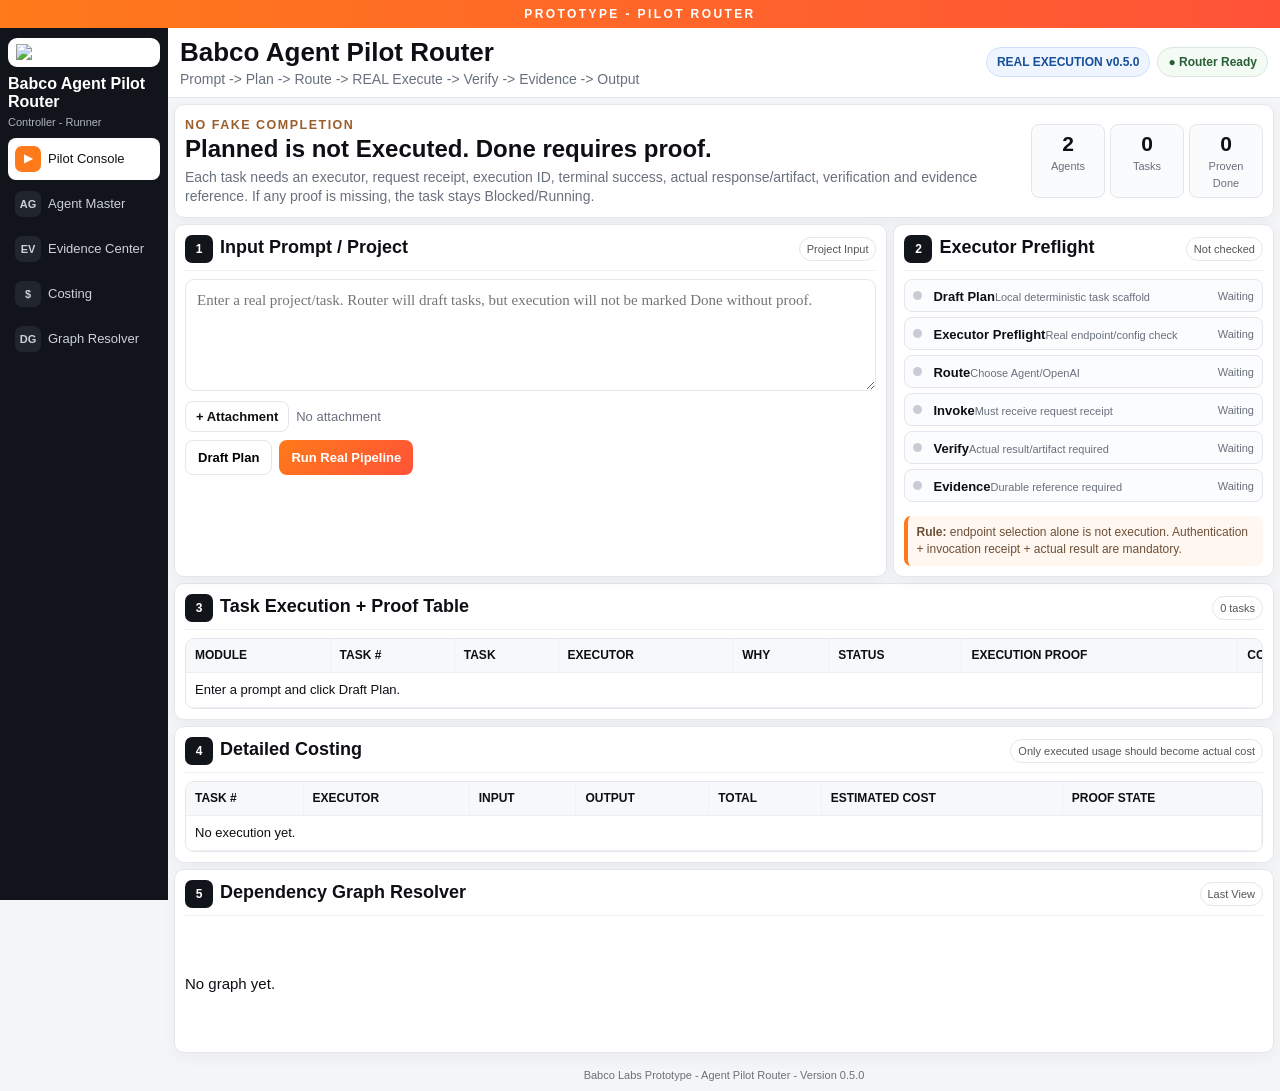
==== commit 037d0985: "Wire real OpenAI GitHub Azure execution pipeline" ====
--- a/index.html
+++ b/index.html
@@ -3,7 +3,7 @@
 <main><div class="head"><div><h1>Babco Agent Pilot Router</h1><p>Prompt -> Plan -> Route -> REAL Execute -> Verify -> Evidence -> Output</p></div><div class="headActions"><span class="pill proofMode">PROOF-GATED EXECUTION</span><span class="pill">● Router Ready</span></div></div>
 <div class="page"><section class="card hero"><div><small style="font-weight:900;color:#9a5e2d;letter-spacing:.12em">NO FAKE COMPLETION</small><h2>Planned is not Executed. Done requires proof.</h2><p>Each task needs an executor, request receipt, execution ID, terminal success, actual response/artifact, verification and evidence reference. If any proof is missing, the task stays Blocked/Running.</p></div><div class="stats"><div><strong id="sa">2</strong><span>Agents</span></div><div><strong id="st">0</strong><span>Tasks</span></div><div><strong id="sd">0</strong><span>Proven Done</span></div></div></section>
 
-<section class="grid"><div class="card"><div class="sec"><h3><span class="step">1</span>Input Prompt / Project</h3><span class="mini">Project Input</span></div><textarea id="p" placeholder="Enter a real project/task. Router will draft tasks, but execution will not be marked Done without proof."></textarea><div id="reqDetect" class="rule" style="display:none"></div><div class="file"><label>+ Attachment<input id="f" type="file" multiple></label><span id="fs">No attachment</span></div><div class="actions"><button class="btn secondary" id="an">Draft Plan</button><button class="btn primary" id="run">Run Real Preflight + Execute</button></div></div>
+<section class="grid"><div class="card"><div class="sec"><h3><span class="step">1</span>Input Prompt / Project</h3><span class="mini">Project Input</span></div><textarea id="p" placeholder="Enter a real project/task. Router will draft tasks, but execution will not be marked Done without proof."></textarea><div id="reqDetect" class="rule" style="display:none"></div><div class="file"><label>+ Attachment<input id="f" type="file" multiple></label><span id="fs">No attachment</span></div><div class="actions"><button class="btn secondary" id="an">Draft Plan</button><button class="btn primary" id="run">Run Real Pipeline</button></div></div>
 <div class="card"><div class="sec"><h3><span class="step">2</span>Executor Preflight</h3><span class="mini" id="pb">Not checked</span></div><div id="proc" class="proc"></div><div id="preflight" class="preflight"></div><div class="rule"><b>Rule:</b> endpoint selection alone is not execution. Authentication + invocation receipt + actual result are mandatory.</div></div></section>
 
 <section class="card wide"><div class="sec"><h3><span class="step">3</span>Task Execution + Proof Table</h3><span class="mini" id="ts">0 tasks</span></div><div class="wrap"><table><thead><tr><th>Module</th><th>Task #</th><th>Task</th><th>Executor</th><th>Why</th><th>Status</th><th>Execution Proof</th><th>Cost</th><th>Task Result / Project Output</th></tr></thead><tbody id="tb"><tr><td colspan="9">Enter a prompt and click Draft Plan.</td></tr></tbody></table></div></section>
@@ -11,7 +11,7 @@
 <section class="card wide" id="cost"><div class="sec"><h3><span class="step">4</span>Detailed Costing</h3><span class="mini">Only executed usage should become actual cost</span></div><div class="costWrap"><table class="costTable"><thead><tr><th>Task #</th><th>Executor</th><th>Input</th><th>Output</th><th>Total</th><th>Estimated Cost</th><th>Proof State</th></tr></thead><tbody id="costRows"><tr><td colspan="7">No execution yet.</td></tr></tbody><tfoot id="costFoot"></tfoot></table></div></section>
 
 <section class="card wide" id="graph"><div class="sec"><h3><span class="step">5</span>Dependency Graph Resolver</h3><span class="mini">Last View</span></div><div id="gc" class="graph">No graph yet.</div></section>
-</div><footer>Babco Labs Prototype - Agent Pilot Router - Version 0.4.1</footer></main></div>
+</div><footer>Babco Labs Prototype - Agent Pilot Router - Version 0.5.0</footer></main></div>
 <script src="/shared.js"></script><script>
 var T=[],PF=null,promptText='',Q=function(s){return document.querySelector(s)},M=function(n){return '$'+Number(n||0).toFixed(4)};
 var P=[['Draft Plan','Local deterministic task scaffold'],['Executor Preflight','Real endpoint/config check'],['Route','Choose Agent/OpenAI'],['Invoke','Must receive request receipt'],['Verify','Actual result/artifact required'],['Evidence','Durable reference required']];
@@ -60,4 +60,4 @@
 async function run(){if(!T.length)await analyze();if(!T.length)return;await doPreflight();applyControlProof();await persistControl();for(var i=2;i<T.length;i++){var x=T[i],name=(x.ro.n||'').toLowerCase(),ready=false,reason='';if(x.ro.k==='OpenAI API'){ready=!!(PF&&PF.openai&&PF.openai.ready);reason=ready?'OpenAI backend ready.':'OpenAI server-side executor/key is not configured.'}else if(name.indexOf('rca')>=0){ready=!!(PF&&PF.rca&&PF.rca.ready);reason=ready?'RCA executor ready.':'RCA endpoint exists but authenticated website invocation adapter is missing.'}else if(name.indexOf('rcs')>=0||name.indexOf('solver')>=0){ready=!!(PF&&PF.rcs&&PF.rcs.ready);reason=ready?'RCS executor ready.':'RCS endpoint exists but authenticated website invocation adapter is missing.'}else{reason='Registered capability has no website execution adapter.'}if(x.requiresUrl){reason='Final Azure URL is required by the prompt. It must come from the actual Azure deployment task and be HTTP-verified before this task can complete.';ready=false}x.proof.executor=ready;x.s=ready?'Running':'Blocked';x.res=reason;if(ready){x.res+=' Invocation endpoint is not implemented in v0.4.1, so proof receipt is still missing.';x.s='Blocked'}render()}proc(-1,1,3);graph();await saveRepoEvidence('execution-gap','pilot-real-execution-gap',{prompt:promptText,preflight:PF,tasks:T,rule:'No Done without executor receipt, execution ID, actual result, verification and evidence.',savedAt:new Date().toISOString()})}
 Q('#tb').onclick=function(e){var id=e.target&&e.target.getAttribute('data-pdf');if(!id)return;var x=T.filter(function(t){return t.id===id})[0];if(!x||!doneProof(x))return;downloadSimplePdf('task-'+slug(x.id)+'-'+slug(x.t)+'.pdf','Proven Project Task Output - '+x.id,[x.t,'Status: '+x.s,'Execution ID: '+x.proof.executionId,'Result: '+x.res,x.outUrl?'Project URL: '+x.outUrl:''])}
 Q('#f').onchange=function(e){Q('#fs').textContent=[].slice.call(e.target.files).map(function(f){return f.name}).join(', ')||'No attachment'};Q('#an').onclick=analyze;Q('#run').onclick=run;proc();Q('#sa').textContent=getAgents().length;
-</script></body></html>+</script><script src="/pipeline-v05.js?v=0500"></script></body></html>
--- a/site.css
+++ b/site.css
@@ -19,3 +19,5 @@
 .costWrap{overflow:auto;border:1px solid var(--l);border-radius:9px}.costTable{min-width:900px}.costTable tfoot td{font-weight:900;background:#fafafa}.costTotal{font-size:16px}.graph{display:flex;gap:8px;align-items:center;overflow:auto;min-height:118px}.node{min-width:170px;border:1px solid var(--l);border-radius:9px;padding:9px}.node strong{font-size:13px}.node small{display:block;color:var(--m);font-size:11px;margin-top:3px}.arrow{font-size:20px;color:#9b7657}
 .formRow{display:grid;grid-template-columns:1fr auto;gap:8px}.agentGrid{display:grid;grid-template-columns:repeat(2,1fr);gap:8px}.agentCard{border:1px solid var(--l);border-radius:9px;padding:10px;background:#fcfcfd}.agentCard h4{font-size:16px;margin:0 0 6px}.agentCard p{font-size:13px;color:var(--m);line-height:1.45}.caps{display:flex;flex-wrap:wrap;gap:5px}.caps b{font-size:11px;padding:5px 7px;background:#f2f4f7;border-radius:999px}input[type=text]{width:100%;border:1px solid var(--l);border-radius:9px;padding:10px 11px;font:15px Segoe UI}footer{text-align:center;padding:10px;color:#6b7078;font-size:11px}
 @media(max-width:1050px){.shell{grid-template-columns:145px minmax(0,1fr)}.grid{grid-template-columns:1fr}.hero{align-items:flex-start}.stats{grid-template-columns:repeat(3,68px)}}@media(max-width:760px){.shell{display:block}aside{position:relative;height:auto}.nav{display:flex;overflow:auto}.nav a{min-width:145px}.hero{flex-direction:column}.stats{width:100%;grid-template-columns:repeat(3,1fr)}.agentGrid{grid-template-columns:1fr}.head{position:relative;align-items:flex-start;flex-direction:column}.headActions{justify-content:flex-start}.page{padding:5px}}
+
+.skipped{background:#eef4ff;color:#355c91}.fallback{background:#fff3e8;color:#a34d0d;border:1px solid #ffd5b3}.resultText{max-width:300px;white-space:pre-wrap}.pipelineOk{border-left:4px solid #35a854;background:#f2fbf4;padding:7px 9px;border-radius:7px;font-size:12px}.pipelineBad{border-left:4px solid #c92e27;background:#fff3f2;padding:7px 9px;border-radius:7px;font-size:12px}
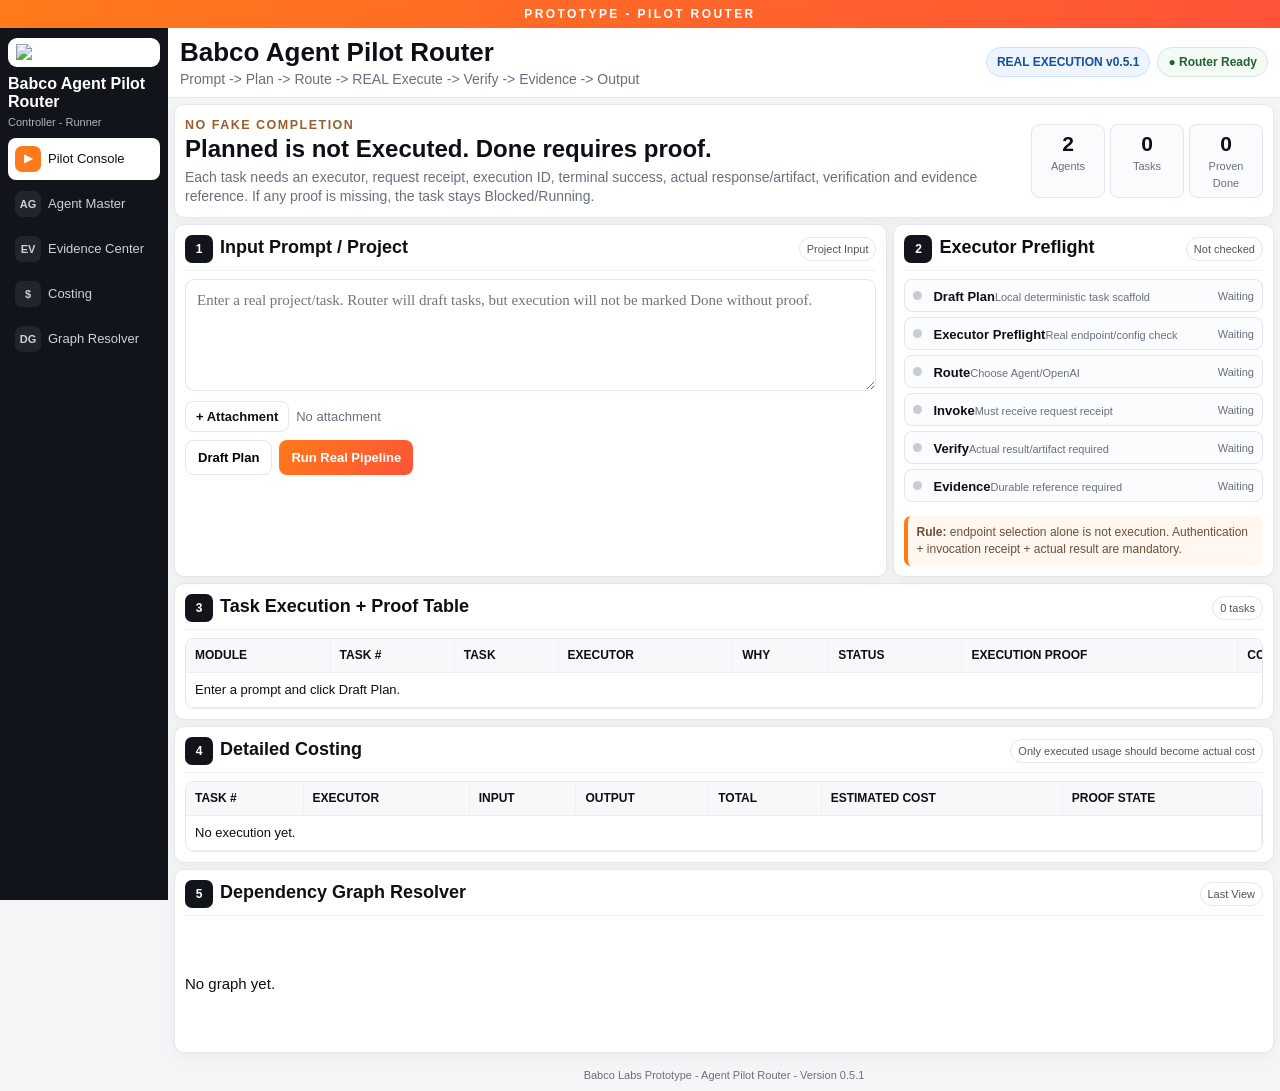
==== commit 438604e0: "Bump Pilot Router UI to v0.5.1" ====
--- a/index.html
+++ b/index.html
@@ -11,7 +11,7 @@
 <section class="card wide" id="cost"><div class="sec"><h3><span class="step">4</span>Detailed Costing</h3><span class="mini">Only executed usage should become actual cost</span></div><div class="costWrap"><table class="costTable"><thead><tr><th>Task #</th><th>Executor</th><th>Input</th><th>Output</th><th>Total</th><th>Estimated Cost</th><th>Proof State</th></tr></thead><tbody id="costRows"><tr><td colspan="7">No execution yet.</td></tr></tbody><tfoot id="costFoot"></tfoot></table></div></section>
 
 <section class="card wide" id="graph"><div class="sec"><h3><span class="step">5</span>Dependency Graph Resolver</h3><span class="mini">Last View</span></div><div id="gc" class="graph">No graph yet.</div></section>
-</div><footer>Babco Labs Prototype - Agent Pilot Router - Version 0.5.0</footer></main></div>
+</div><footer>Babco Labs Prototype - Agent Pilot Router - Version 0.5.1</footer></main></div>
 <script src="/shared.js"></script><script>
 var T=[],PF=null,promptText='',Q=function(s){return document.querySelector(s)},M=function(n){return '$'+Number(n||0).toFixed(4)};
 var P=[['Draft Plan','Local deterministic task scaffold'],['Executor Preflight','Real endpoint/config check'],['Route','Choose Agent/OpenAI'],['Invoke','Must receive request receipt'],['Verify','Actual result/artifact required'],['Evidence','Durable reference required']];
@@ -60,4 +60,4 @@
 async function run(){if(!T.length)await analyze();if(!T.length)return;await doPreflight();applyControlProof();await persistControl();for(var i=2;i<T.length;i++){var x=T[i],name=(x.ro.n||'').toLowerCase(),ready=false,reason='';if(x.ro.k==='OpenAI API'){ready=!!(PF&&PF.openai&&PF.openai.ready);reason=ready?'OpenAI backend ready.':'OpenAI server-side executor/key is not configured.'}else if(name.indexOf('rca')>=0){ready=!!(PF&&PF.rca&&PF.rca.ready);reason=ready?'RCA executor ready.':'RCA endpoint exists but authenticated website invocation adapter is missing.'}else if(name.indexOf('rcs')>=0||name.indexOf('solver')>=0){ready=!!(PF&&PF.rcs&&PF.rcs.ready);reason=ready?'RCS executor ready.':'RCS endpoint exists but authenticated website invocation adapter is missing.'}else{reason='Registered capability has no website execution adapter.'}if(x.requiresUrl){reason='Final Azure URL is required by the prompt. It must come from the actual Azure deployment task and be HTTP-verified before this task can complete.';ready=false}x.proof.executor=ready;x.s=ready?'Running':'Blocked';x.res=reason;if(ready){x.res+=' Invocation endpoint is not implemented in v0.4.1, so proof receipt is still missing.';x.s='Blocked'}render()}proc(-1,1,3);graph();await saveRepoEvidence('execution-gap','pilot-real-execution-gap',{prompt:promptText,preflight:PF,tasks:T,rule:'No Done without executor receipt, execution ID, actual result, verification and evidence.',savedAt:new Date().toISOString()})}
 Q('#tb').onclick=function(e){var id=e.target&&e.target.getAttribute('data-pdf');if(!id)return;var x=T.filter(function(t){return t.id===id})[0];if(!x||!doneProof(x))return;downloadSimplePdf('task-'+slug(x.id)+'-'+slug(x.t)+'.pdf','Proven Project Task Output - '+x.id,[x.t,'Status: '+x.s,'Execution ID: '+x.proof.executionId,'Result: '+x.res,x.outUrl?'Project URL: '+x.outUrl:''])}
 Q('#f').onchange=function(e){Q('#fs').textContent=[].slice.call(e.target.files).map(function(f){return f.name}).join(', ')||'No attachment'};Q('#an').onclick=analyze;Q('#run').onclick=run;proc();Q('#sa').textContent=getAgents().length;
-</script><script src="/pipeline-v05.js?v=0500"></script></body></html>+</script><script src="/pipeline-v05.js?v=0510"></script></body></html>
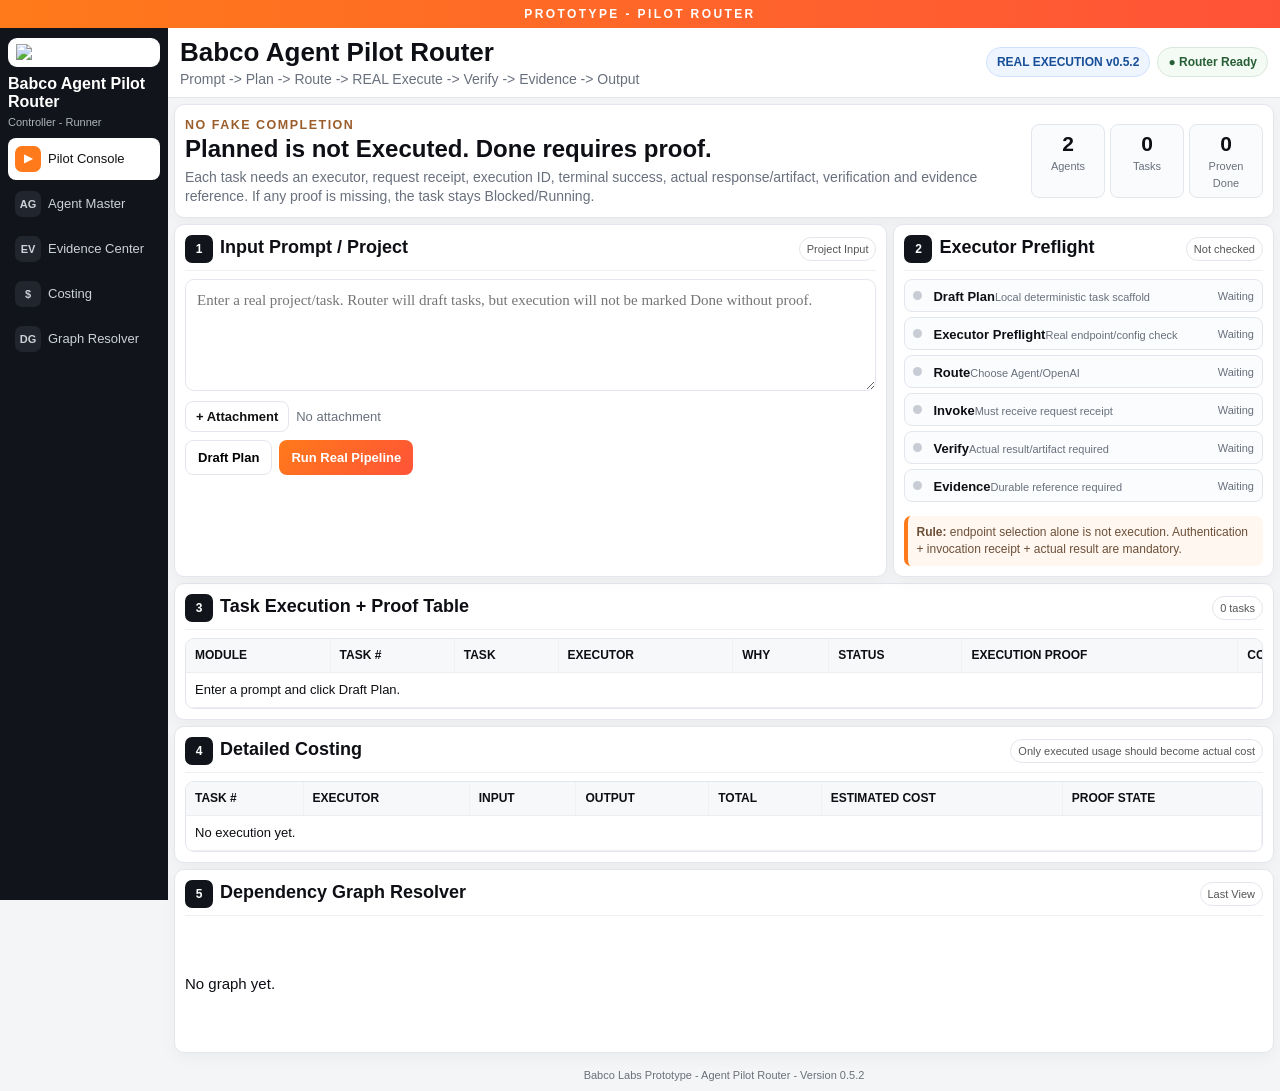
==== commit 76097376: "Fix GitHub adapter compile error and bump v0.5.2" ====
--- a/index.html
+++ b/index.html
@@ -11,7 +11,7 @@
 <section class="card wide" id="cost"><div class="sec"><h3><span class="step">4</span>Detailed Costing</h3><span class="mini">Only executed usage should become actual cost</span></div><div class="costWrap"><table class="costTable"><thead><tr><th>Task #</th><th>Executor</th><th>Input</th><th>Output</th><th>Total</th><th>Estimated Cost</th><th>Proof State</th></tr></thead><tbody id="costRows"><tr><td colspan="7">No execution yet.</td></tr></tbody><tfoot id="costFoot"></tfoot></table></div></section>
 
 <section class="card wide" id="graph"><div class="sec"><h3><span class="step">5</span>Dependency Graph Resolver</h3><span class="mini">Last View</span></div><div id="gc" class="graph">No graph yet.</div></section>
-</div><footer>Babco Labs Prototype - Agent Pilot Router - Version 0.5.1</footer></main></div>
+</div><footer>Babco Labs Prototype - Agent Pilot Router - Version 0.5.2</footer></main></div>
 <script src="/shared.js"></script><script>
 var T=[],PF=null,promptText='',Q=function(s){return document.querySelector(s)},M=function(n){return '$'+Number(n||0).toFixed(4)};
 var P=[['Draft Plan','Local deterministic task scaffold'],['Executor Preflight','Real endpoint/config check'],['Route','Choose Agent/OpenAI'],['Invoke','Must receive request receipt'],['Verify','Actual result/artifact required'],['Evidence','Durable reference required']];
@@ -60,4 +60,4 @@
 async function run(){if(!T.length)await analyze();if(!T.length)return;await doPreflight();applyControlProof();await persistControl();for(var i=2;i<T.length;i++){var x=T[i],name=(x.ro.n||'').toLowerCase(),ready=false,reason='';if(x.ro.k==='OpenAI API'){ready=!!(PF&&PF.openai&&PF.openai.ready);reason=ready?'OpenAI backend ready.':'OpenAI server-side executor/key is not configured.'}else if(name.indexOf('rca')>=0){ready=!!(PF&&PF.rca&&PF.rca.ready);reason=ready?'RCA executor ready.':'RCA endpoint exists but authenticated website invocation adapter is missing.'}else if(name.indexOf('rcs')>=0||name.indexOf('solver')>=0){ready=!!(PF&&PF.rcs&&PF.rcs.ready);reason=ready?'RCS executor ready.':'RCS endpoint exists but authenticated website invocation adapter is missing.'}else{reason='Registered capability has no website execution adapter.'}if(x.requiresUrl){reason='Final Azure URL is required by the prompt. It must come from the actual Azure deployment task and be HTTP-verified before this task can complete.';ready=false}x.proof.executor=ready;x.s=ready?'Running':'Blocked';x.res=reason;if(ready){x.res+=' Invocation endpoint is not implemented in v0.4.1, so proof receipt is still missing.';x.s='Blocked'}render()}proc(-1,1,3);graph();await saveRepoEvidence('execution-gap','pilot-real-execution-gap',{prompt:promptText,preflight:PF,tasks:T,rule:'No Done without executor receipt, execution ID, actual result, verification and evidence.',savedAt:new Date().toISOString()})}
 Q('#tb').onclick=function(e){var id=e.target&&e.target.getAttribute('data-pdf');if(!id)return;var x=T.filter(function(t){return t.id===id})[0];if(!x||!doneProof(x))return;downloadSimplePdf('task-'+slug(x.id)+'-'+slug(x.t)+'.pdf','Proven Project Task Output - '+x.id,[x.t,'Status: '+x.s,'Execution ID: '+x.proof.executionId,'Result: '+x.res,x.outUrl?'Project URL: '+x.outUrl:''])}
 Q('#f').onchange=function(e){Q('#fs').textContent=[].slice.call(e.target.files).map(function(f){return f.name}).join(', ')||'No attachment'};Q('#an').onclick=analyze;Q('#run').onclick=run;proc();Q('#sa').textContent=getAgents().length;
-</script><script src="/pipeline-v05.js?v=0510"></script></body></html>+</script><script src="/pipeline-v05.js?v=0520"></script></body></html>
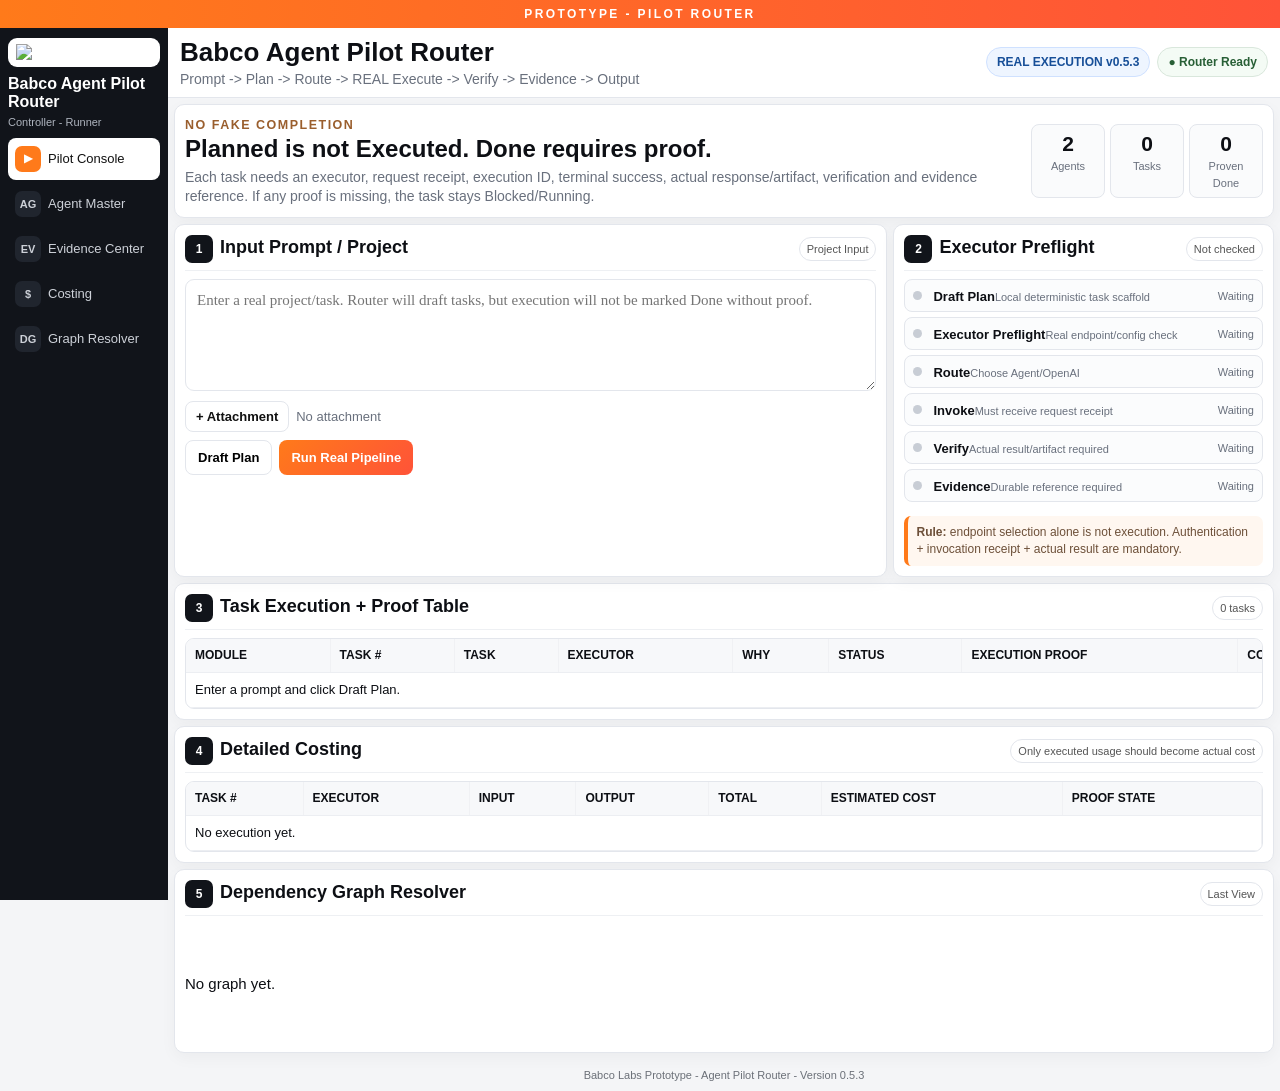
==== commit 3f7ed151: "Add mandatory GitHub adapter smoke gate before execution" ====
--- a/index.html
+++ b/index.html
@@ -11,7 +11,7 @@
 <section class="card wide" id="cost"><div class="sec"><h3><span class="step">4</span>Detailed Costing</h3><span class="mini">Only executed usage should become actual cost</span></div><div class="costWrap"><table class="costTable"><thead><tr><th>Task #</th><th>Executor</th><th>Input</th><th>Output</th><th>Total</th><th>Estimated Cost</th><th>Proof State</th></tr></thead><tbody id="costRows"><tr><td colspan="7">No execution yet.</td></tr></tbody><tfoot id="costFoot"></tfoot></table></div></section>
 
 <section class="card wide" id="graph"><div class="sec"><h3><span class="step">5</span>Dependency Graph Resolver</h3><span class="mini">Last View</span></div><div id="gc" class="graph">No graph yet.</div></section>
-</div><footer>Babco Labs Prototype - Agent Pilot Router - Version 0.5.2</footer></main></div>
+</div><footer>Babco Labs Prototype - Agent Pilot Router - Version 0.5.3</footer></main></div>
 <script src="/shared.js"></script><script>
 var T=[],PF=null,promptText='',Q=function(s){return document.querySelector(s)},M=function(n){return '$'+Number(n||0).toFixed(4)};
 var P=[['Draft Plan','Local deterministic task scaffold'],['Executor Preflight','Real endpoint/config check'],['Route','Choose Agent/OpenAI'],['Invoke','Must receive request receipt'],['Verify','Actual result/artifact required'],['Evidence','Durable reference required']];
@@ -60,4 +60,4 @@
 async function run(){if(!T.length)await analyze();if(!T.length)return;await doPreflight();applyControlProof();await persistControl();for(var i=2;i<T.length;i++){var x=T[i],name=(x.ro.n||'').toLowerCase(),ready=false,reason='';if(x.ro.k==='OpenAI API'){ready=!!(PF&&PF.openai&&PF.openai.ready);reason=ready?'OpenAI backend ready.':'OpenAI server-side executor/key is not configured.'}else if(name.indexOf('rca')>=0){ready=!!(PF&&PF.rca&&PF.rca.ready);reason=ready?'RCA executor ready.':'RCA endpoint exists but authenticated website invocation adapter is missing.'}else if(name.indexOf('rcs')>=0||name.indexOf('solver')>=0){ready=!!(PF&&PF.rcs&&PF.rcs.ready);reason=ready?'RCS executor ready.':'RCS endpoint exists but authenticated website invocation adapter is missing.'}else{reason='Registered capability has no website execution adapter.'}if(x.requiresUrl){reason='Final Azure URL is required by the prompt. It must come from the actual Azure deployment task and be HTTP-verified before this task can complete.';ready=false}x.proof.executor=ready;x.s=ready?'Running':'Blocked';x.res=reason;if(ready){x.res+=' Invocation endpoint is not implemented in v0.4.1, so proof receipt is still missing.';x.s='Blocked'}render()}proc(-1,1,3);graph();await saveRepoEvidence('execution-gap','pilot-real-execution-gap',{prompt:promptText,preflight:PF,tasks:T,rule:'No Done without executor receipt, execution ID, actual result, verification and evidence.',savedAt:new Date().toISOString()})}
 Q('#tb').onclick=function(e){var id=e.target&&e.target.getAttribute('data-pdf');if(!id)return;var x=T.filter(function(t){return t.id===id})[0];if(!x||!doneProof(x))return;downloadSimplePdf('task-'+slug(x.id)+'-'+slug(x.t)+'.pdf','Proven Project Task Output - '+x.id,[x.t,'Status: '+x.s,'Execution ID: '+x.proof.executionId,'Result: '+x.res,x.outUrl?'Project URL: '+x.outUrl:''])}
 Q('#f').onchange=function(e){Q('#fs').textContent=[].slice.call(e.target.files).map(function(f){return f.name}).join(', ')||'No attachment'};Q('#an').onclick=analyze;Q('#run').onclick=run;proc();Q('#sa').textContent=getAgents().length;
-</script><script src="/pipeline-v05.js?v=0520"></script></body></html>+</script><script src="/pipeline-v05.js?v=0530"></script></body></html>
